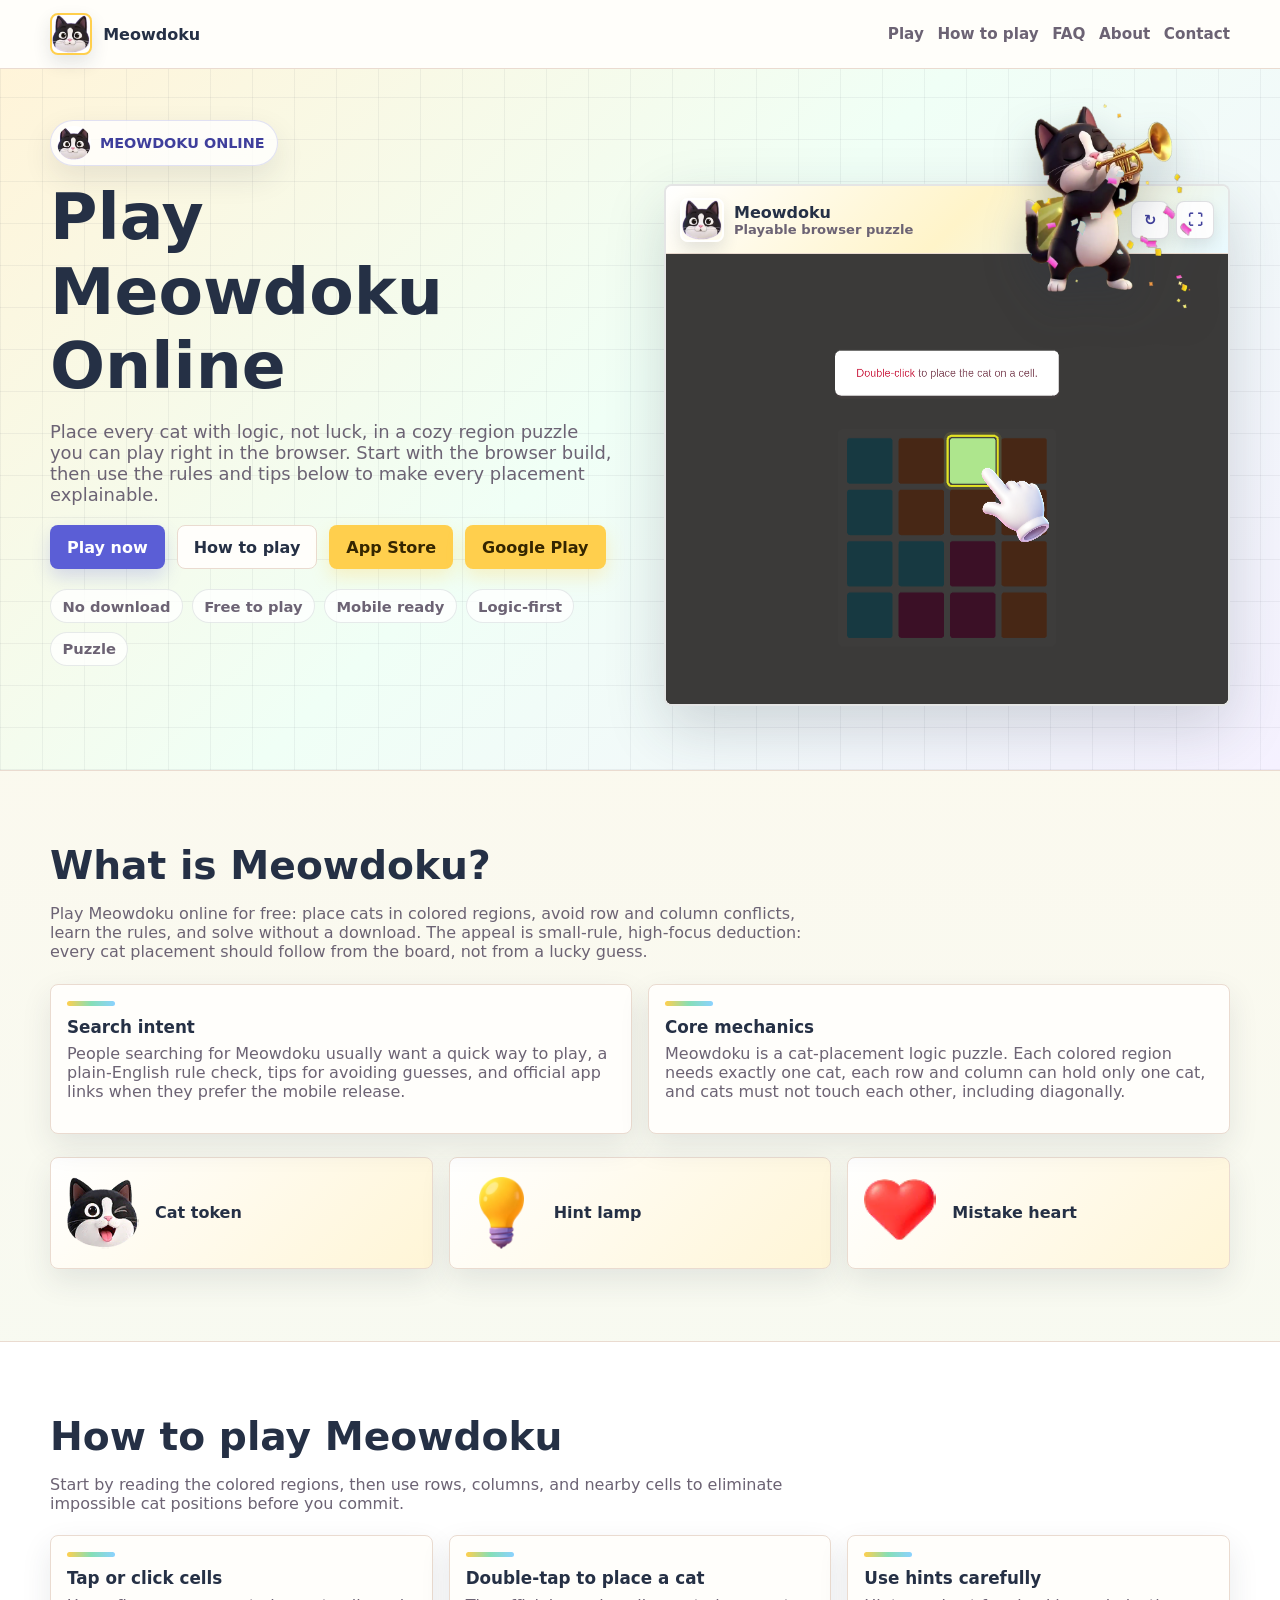
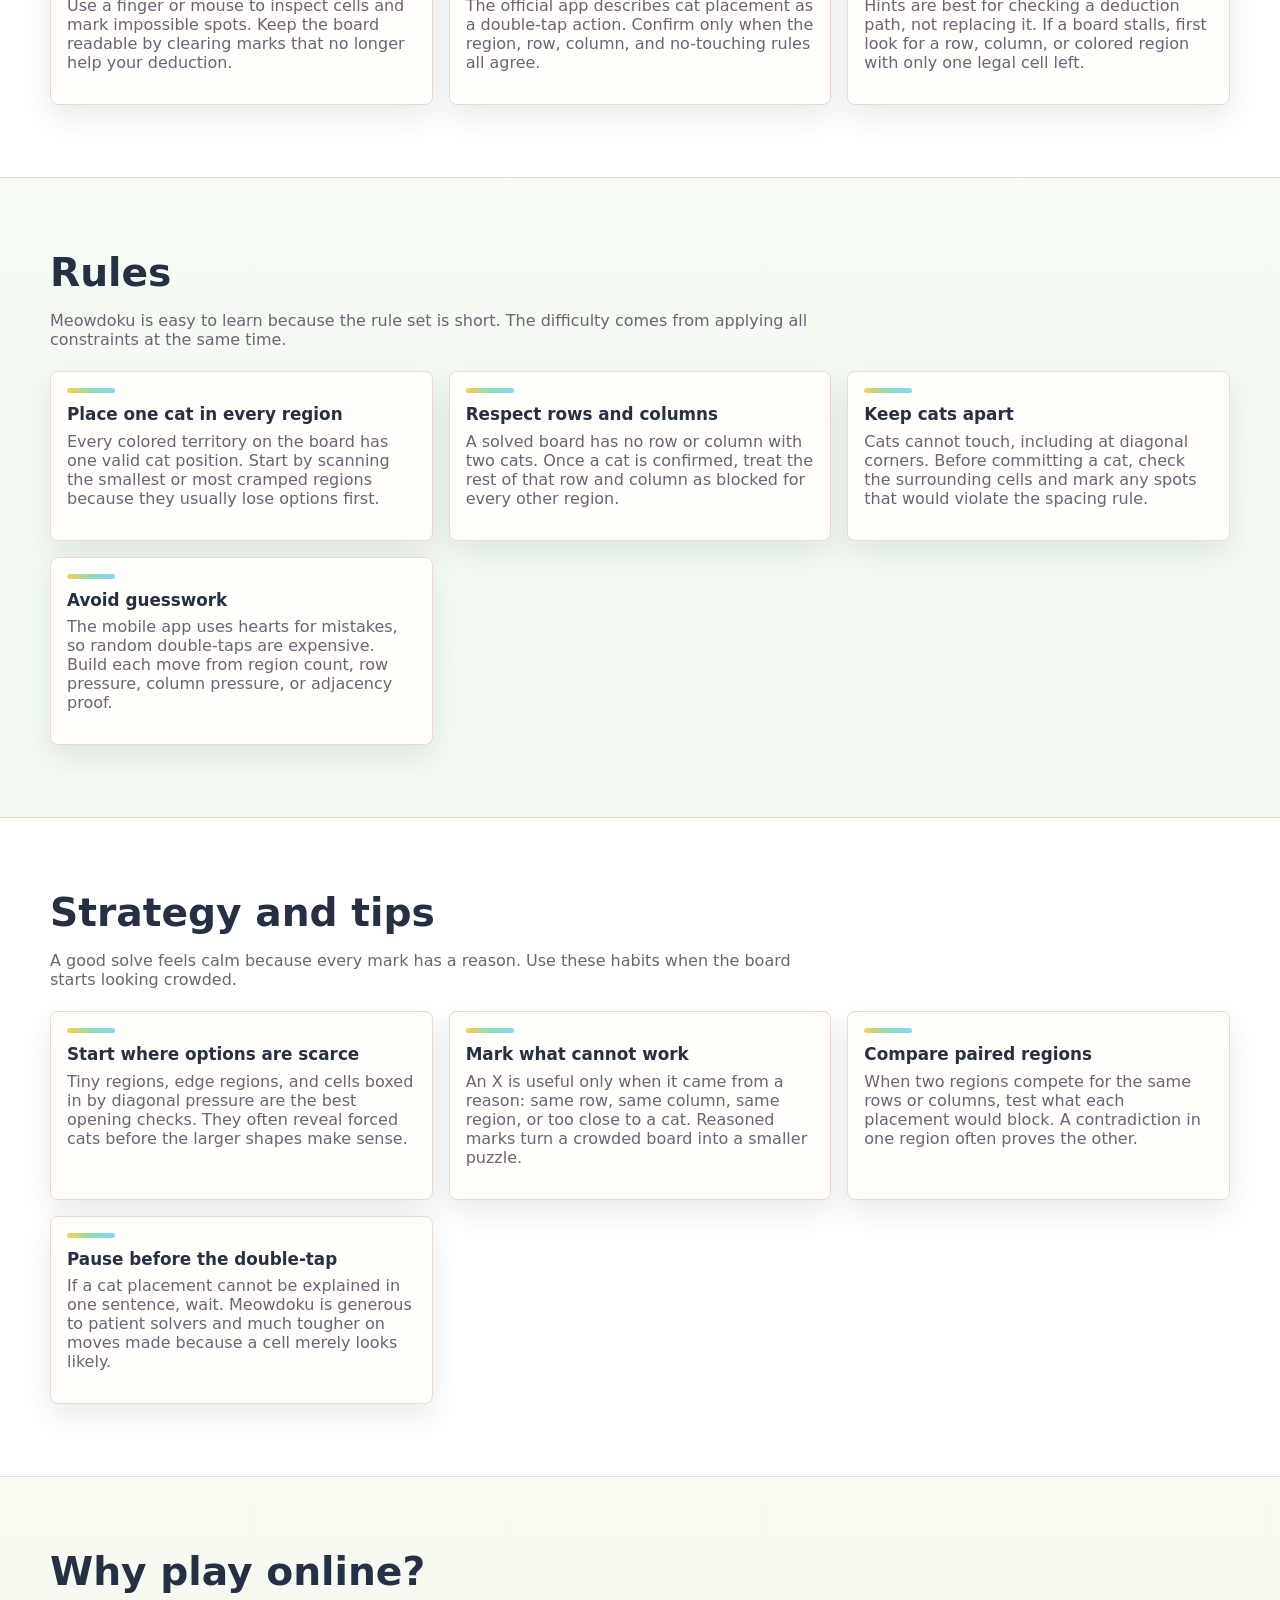
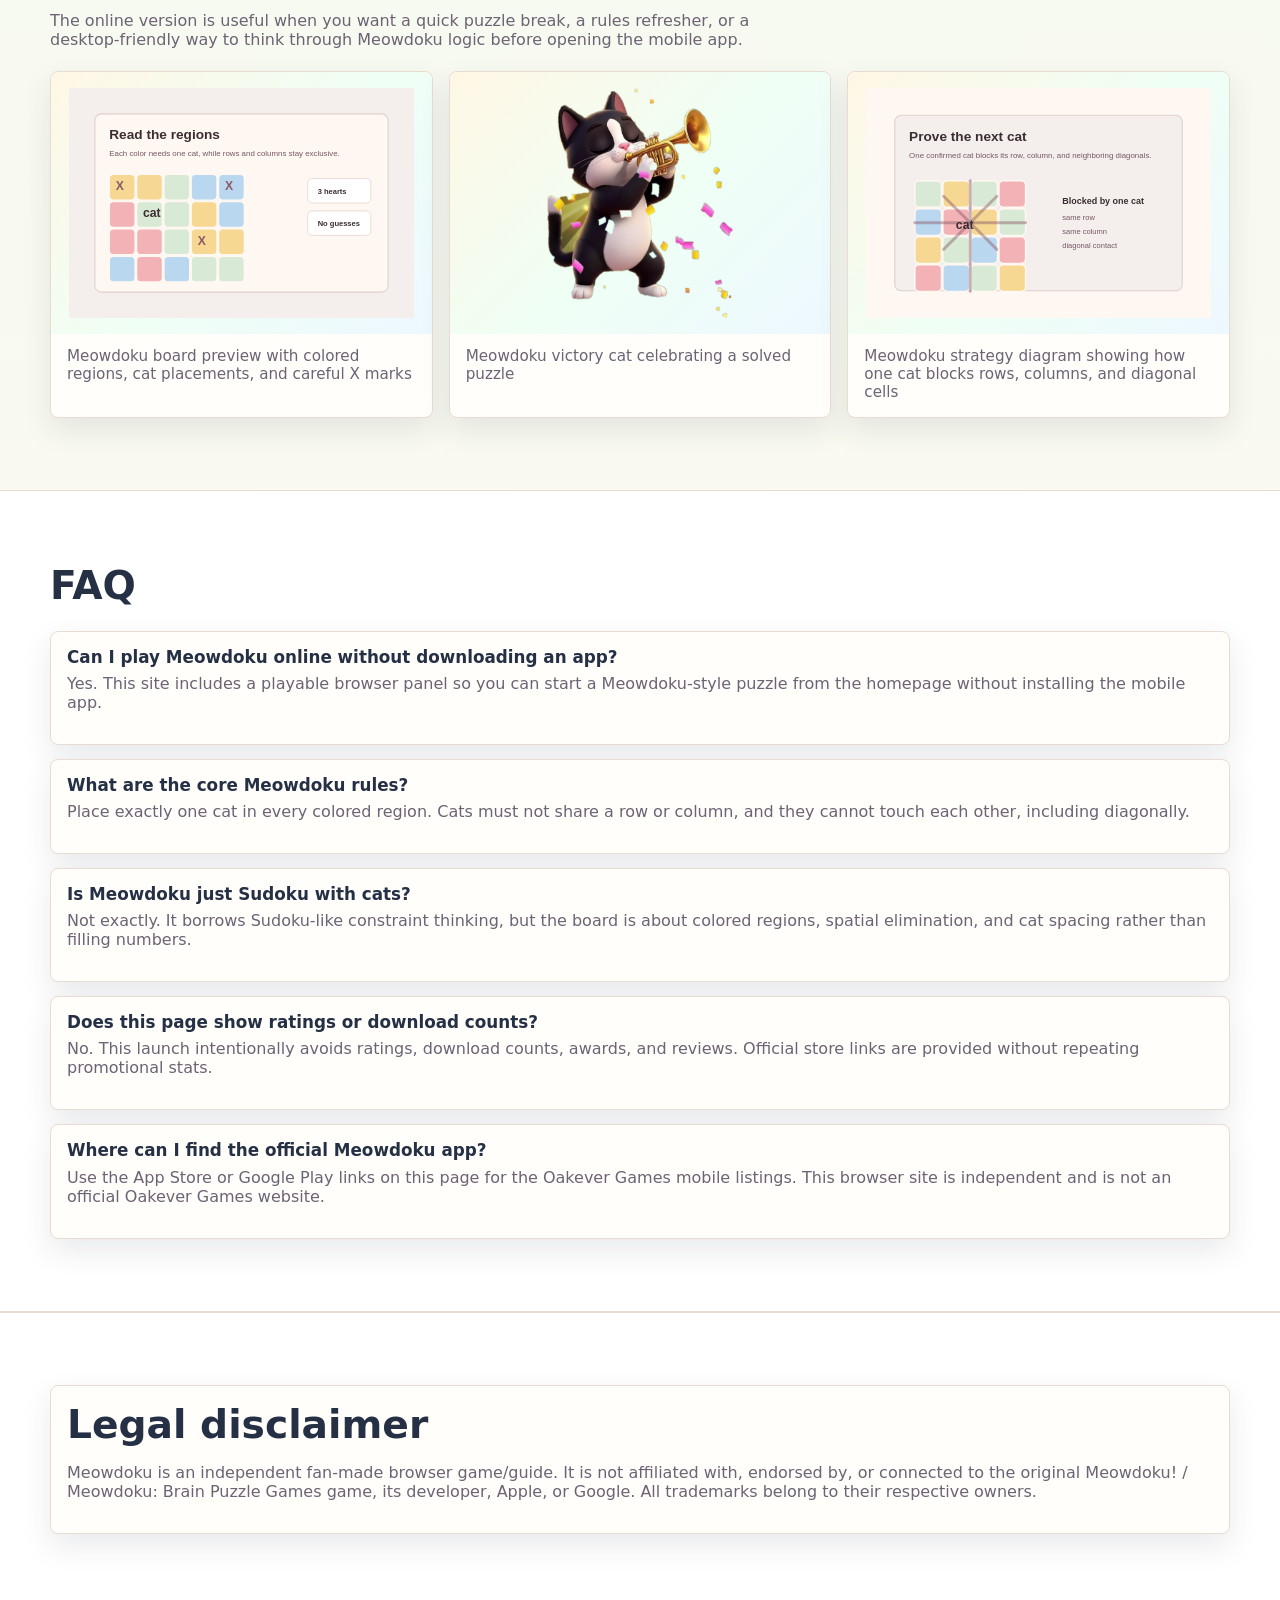
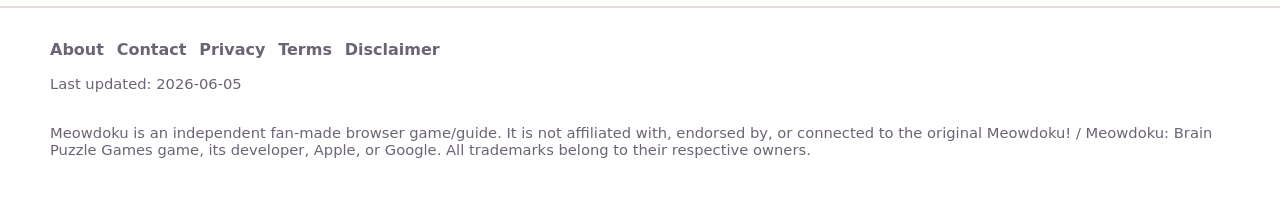
==== index.html @ c0bcaa39 "new" ====
<!DOCTYPE html><html lang="en"> <head><meta charset="UTF-8"><meta name="viewport" content="width=device-width, initial-scale=1"><title>Play Meowdoku Online – Free Puzzle Game</title><meta name="description" content="Play Meowdoku online for free: place cats in colored regions, avoid row and column conflicts, learn the rules, and solve without a download."><link rel="canonical" href="https://meowdoku.club/"><meta name="robots" content="index,follow"><meta property="og:title" content="Play Meowdoku Online – Free Puzzle Game"><meta property="og:description" content="Play Meowdoku online for free: place cats in colored regions, avoid row and column conflicts, learn the rules, and solve without a download."><meta property="og:image" content="https://meowdoku.club/og-image.svg"><meta property="og:url" content="https://meowdoku.club/"><meta property="og:type" content="website"><meta property="og:site_name" content="Meowdoku"><meta name="twitter:card" content="summary_large_image"><meta name="twitter:title" content="Play Meowdoku Online – Free Puzzle Game"><meta name="twitter:description" content="Play Meowdoku online for free: place cats in colored regions, avoid row and column conflicts, learn the rules, and solve without a download."><meta name="twitter:image" content="https://meowdoku.club/og-image.svg"><meta name="theme-color" content="#5b5ed6"><link rel="icon" href="/game/assets/cat-face.png" type="image/png"><link rel="manifest" href="/manifest.webmanifest"><script type="application/ld+json">{"@context":"https://schema.org","@graph":[{"@type":"WebSite","name":"Meowdoku","url":"https://meowdoku.club/","description":"Play Meowdoku online for free: place cats in colored regions, avoid row and column conflicts, learn the rules, and solve without a download.","inLanguage":"en"},{"@type":"SoftwareApplication","name":"Meowdoku","applicationCategory":"GameApplication","operatingSystem":"Web","url":"https://meowdoku.club/","description":"Play Meowdoku online for free: place cats in colored regions, avoid row and column conflicts, learn the rules, and solve without a download.","offers":{"@type":"Offer","price":0,"priceCurrency":"USD"}},{"@type":"VideoGame","name":"Meowdoku","url":"https://meowdoku.club/","description":"Play Meowdoku online for free: place cats in colored regions, avoid row and column conflicts, learn the rules, and solve without a download.","genre":"Puzzle","gamePlatform":"Web browser","playMode":"SinglePlayer","applicationCategory":"GameApplication","image":"https://meowdoku.club/og-image.svg"}]}</script><link rel="stylesheet" href="/_astro/about.CWqdQsEX.css"></head> <body>  <a class="skip-link" href="#main">Skip to content</a> <header class="site-header"> <div class="site-header__inner"> <a class="brand" href="/" aria-label="Meowdoku home"> <span class="brand__mark" aria-hidden="true"> <img src="/game/assets/cat-face.png" alt="" width="256" height="256" loading="eager" decoding="async"> </span> <span>Meowdoku</span> </a> <nav class="site-nav" aria-label="Main navigation"> <a href="/#play">Play</a> <a href="/#how-to-play">How to play</a> <a href="/#faq">FAQ</a>  <a href="/about/">About</a> <a href="/contact/">Contact</a> </nav> </div> </header> <main id="main">  <style>
    @media (min-width: 941px) {
      .hero__mascot {
        right: clamp(1.1rem, 3vw, 2.4rem) !important;
        width: clamp(124px, 13vw, 168px) !important;
        transform: translateY(-8%) !important;
      }
    }
  </style> <section class="hero" id="play"> <div class="container hero__grid"> <div class="hero__copy"> <p class="hero__badge"> <img src="/game/assets/cat-face.png" alt="" width="256" height="256" loading="eager" decoding="async"> <span>Meowdoku online</span> </p> <h1>Play Meowdoku Online</h1> <p class="lead"> Place every cat with logic, not luck, in a cozy region puzzle you can play right in the browser. Start with the browser build, then use the rules and tips below to make every placement explainable.
</p> <div class="hero__actions" aria-label="Primary actions"> <a class="button" href="#play">Play now</a> <a class="button secondary" href="#how-to-play">How to play</a> <a class="button accent" href="https://apps.apple.com/us/app/meowdoku/id6761760135" rel="nofollow noopener" target="_blank"> App Store </a><a class="button accent" href="https://play.google.com/store/apps/details?id=com.oakever.meowdoku&hl=en" rel="nofollow noopener" target="_blank"> Google Play </a> </div> <ul class="chips" aria-label="Game features"> <li class="chip">No download</li> <li class="chip">Free to play</li> <li class="chip">Mobile ready</li> <li class="chip">Logic-first</li> <li class="chip">Puzzle</li> </ul> <div class="rule-preview" aria-label="Meowdoku rule preview"> <div class="rule-preview__board" aria-hidden="true"> <span class="cell cell--mint"></span> <span class="cell cell--sun"></span> <span class="cell cell--rose"> <img src="/game/assets/new/game/tool_cat_item.png" alt="" width="108" height="108"> </span> <span class="cell cell--sky mark">X</span> <span class="cell cell--rose mark">X</span> <span class="cell cell--mint"></span> <span class="cell cell--sky"></span> <span class="cell cell--sun"></span> <span class="cell cell--sky"></span> <span class="cell cell--rose"></span> <span class="cell cell--sun mark">X</span> <span class="cell cell--mint"></span> </div> <p> <strong>One cat per color region.</strong>
Rows, columns, and touching corners all matter.
</p> </div>  </div> <div class="hero__stage"> <img class="hero__mascot" src="/game/assets/victory-cat.png" alt="Meowdoku victory cat mascot" width="520" height="640" loading="eager" decoding="async"> <section class="game-panel" aria-label="Meowdoku playable browser game"> <div class="game-panel__bar"> <span class="game-panel__title"> <img src="/game/assets/cat-face.png" alt="" width="256" height="256" loading="eager" decoding="async"> <span> <strong>Meowdoku</strong> <small>Playable browser puzzle</small> </span> </span> <div class="game-panel__actions"> <button class="icon-button" type="button" aria-label="Reload game" data-game-reload title="Reload game">↻</button> <button class="icon-button" type="button" aria-label="Open game fullscreen" data-game-fullscreen title="Open fullscreen">⛶</button> </div> </div> <iframe id="game-frame" class="game-frame" src="/game/index.html?v=20260607-playable" title="Play Meowdoku in the browser" loading="eager" referrerpolicy="same-origin" allowfullscreen>
    Your browser does not support embedded games. Open the game file directly at /game/index.html.
  </iframe> </section> <script>
  const frame = document.getElementById("game-frame");
  const reloadButton = document.querySelector("[data-game-reload]");
  const fullscreenButton = document.querySelector("[data-game-fullscreen]");

  reloadButton?.addEventListener("click", () => {
    if (frame instanceof HTMLIFrameElement) {
      frame.contentWindow?.location.reload();
    }
  });

  fullscreenButton?.addEventListener("click", async () => {
    if (frame instanceof HTMLIFrameElement && frame.requestFullscreen) {
      await frame.requestFullscreen();
    }
  });
</script> </div> </div> </section> <section class="section" aria-labelledby="what-is"> <div class="container"> <h2 id="what-is">What is Meowdoku?</h2> <p class="section__intro"> Play Meowdoku online for free: place cats in colored regions, avoid row and column conflicts, learn the rules, and solve without a download. The appeal is small-rule, high-focus deduction: every cat placement should follow from the board, not from a lucky guess.
</p> <div class="two-grid"> <article class="info-card"> <h3>Search intent</h3> <p>People searching for Meowdoku usually want a quick way to play, a plain-English rule check, tips for avoiding guesses, and official app links when they prefer the mobile release.</p> </article> <article class="info-card"> <h3>Core mechanics</h3> <p>Meowdoku is a cat-placement logic puzzle. Each colored region needs exactly one cat, each row and column can hold only one cat, and cats must not touch each other, including diagonally.</p> </article> </div> <div class="asset-rail" aria-label="Meowdoku game UI art"> <figure class="asset-token"> <img src="/game/assets/new/game/tool_cat_item.png" alt="Cat token" width="108" height="108" loading="lazy" decoding="async"> <figcaption>Cat token</figcaption> </figure><figure class="asset-token"> <img src="/game/assets/new/game/icon_hint_lamp.png" alt="Hint lamp" width="200" height="320" loading="lazy" decoding="async"> <figcaption>Hint lamp</figcaption> </figure><figure class="asset-token"> <img src="/game/assets/new/game/heart_full.png" alt="Mistake heart" width="56" height="52" loading="lazy" decoding="async"> <figcaption>Mistake heart</figcaption> </figure> </div> </div> </section> <section class="section alt" id="how-to-play" aria-labelledby="how-heading"> <div class="container"> <h2 id="how-heading">How to play Meowdoku</h2> <p class="section__intro">
Start by reading the colored regions, then use rows, columns, and nearby cells to eliminate impossible cat positions before you commit.
</p> <div class="grid"> <article class="info-card"> <h3>Tap or click cells</h3> <p>Use a finger or mouse to inspect cells and mark impossible spots. Keep the board readable by clearing marks that no longer help your deduction.</p> </article><article class="info-card"> <h3>Double-tap to place a cat</h3> <p>The official app describes cat placement as a double-tap action. Confirm only when the region, row, column, and no-touching rules all agree.</p> </article><article class="info-card"> <h3>Use hints carefully</h3> <p>Hints are best for checking a deduction path, not replacing it. If a board stalls, first look for a row, column, or colored region with only one legal cell left.</p> </article> </div> </div> </section> <section class="section" aria-labelledby="rules-heading"> <div class="container"> <h2 id="rules-heading">Rules</h2> <p class="section__intro">
Meowdoku is easy to learn because the rule set is short. The difficulty comes from applying all constraints at the same time.
</p> <div class="grid"> <article class="info-card"> <h3>Place one cat in every region</h3> <p>Every colored territory on the board has one valid cat position. Start by scanning the smallest or most cramped regions because they usually lose options first.</p> </article><article class="info-card"> <h3>Respect rows and columns</h3> <p>A solved board has no row or column with two cats. Once a cat is confirmed, treat the rest of that row and column as blocked for every other region.</p> </article><article class="info-card"> <h3>Keep cats apart</h3> <p>Cats cannot touch, including at diagonal corners. Before committing a cat, check the surrounding cells and mark any spots that would violate the spacing rule.</p> </article><article class="info-card"> <h3>Avoid guesswork</h3> <p>The mobile app uses hearts for mistakes, so random double-taps are expensive. Build each move from region count, row pressure, column pressure, or adjacency proof.</p> </article> </div> </div> </section> <section class="section alt" aria-labelledby="strategy-heading"> <div class="container"> <h2 id="strategy-heading">Strategy and tips</h2> <p class="section__intro">
A good solve feels calm because every mark has a reason. Use these habits when the board starts looking crowded.
</p> <div class="grid"> <article class="info-card"> <h3>Start where options are scarce</h3> <p>Tiny regions, edge regions, and cells boxed in by diagonal pressure are the best opening checks. They often reveal forced cats before the larger shapes make sense.</p> </article><article class="info-card"> <h3>Mark what cannot work</h3> <p>An X is useful only when it came from a reason: same row, same column, same region, or too close to a cat. Reasoned marks turn a crowded board into a smaller puzzle.</p> </article><article class="info-card"> <h3>Compare paired regions</h3> <p>When two regions compete for the same rows or columns, test what each placement would block. A contradiction in one region often proves the other.</p> </article><article class="info-card"> <h3>Pause before the double-tap</h3> <p>If a cat placement cannot be explained in one sentence, wait. Meowdoku is generous to patient solvers and much tougher on moves made because a cell merely looks likely.</p> </article> </div> </div> </section> <section class="section" aria-labelledby="why-online"> <div class="container"> <h2 id="why-online">Why play online?</h2> <p class="section__intro">
The online version is useful when you want a quick puzzle break, a rules refresher, or a desktop-friendly way to think through Meowdoku logic before opening the mobile app.
</p> <div class="media-grid"><figure class="media-card"><img src="/screenshots/game-board.svg" alt="Meowdoku board preview with colored regions, cat placements, and careful X marks" width="960" height="640" loading="lazy" decoding="async"><figcaption>Meowdoku board preview with colored regions, cat placements, and careful X marks</figcaption></figure><figure class="media-card"><img src="/game/assets/victory-cat.png" alt="Meowdoku victory cat celebrating a solved puzzle" width="520" height="640" loading="lazy" decoding="async"><figcaption>Meowdoku victory cat celebrating a solved puzzle</figcaption></figure><figure class="media-card"><img src="/screenshots/strategy-view.svg" alt="Meowdoku strategy diagram showing how one cat blocks rows, columns, and diagonal cells" width="960" height="640" loading="lazy" decoding="async"><figcaption>Meowdoku strategy diagram showing how one cat blocks rows, columns, and diagonal cells</figcaption></figure></div> </div> </section> <section class="section alt" id="faq" aria-labelledby="faq-heading"> <div class="container"> <h2 id="faq-heading">FAQ</h2> <div class="faq-list"> <article class="faq-item"> <h3>Can I play Meowdoku online without downloading an app?</h3> <p>Yes. This site includes a playable browser panel so you can start a Meowdoku-style puzzle from the homepage without installing the mobile app.</p> </article><article class="faq-item"> <h3>What are the core Meowdoku rules?</h3> <p>Place exactly one cat in every colored region. Cats must not share a row or column, and they cannot touch each other, including diagonally.</p> </article><article class="faq-item"> <h3>Is Meowdoku just Sudoku with cats?</h3> <p>Not exactly. It borrows Sudoku-like constraint thinking, but the board is about colored regions, spatial elimination, and cat spacing rather than filling numbers.</p> </article><article class="faq-item"> <h3>Does this page show ratings or download counts?</h3> <p>No. This launch intentionally avoids ratings, download counts, awards, and reviews. Official store links are provided without repeating promotional stats.</p> </article><article class="faq-item"> <h3>Where can I find the official Meowdoku app?</h3> <p>Use the App Store or Google Play links on this page for the Oakever Games mobile listings. This browser site is independent and is not an official Oakever Games website.</p> </article> </div> </div> </section> <section class="section alt" aria-labelledby="legal-heading"> <div class="container"> <aside class="legal-note" aria-label="Legal disclaimer"> <h2>Legal disclaimer</h2> <p>Meowdoku is an independent fan-made browser game/guide. It is not affiliated with, endorsed by, or connected to the original Meowdoku! / Meowdoku: Brain Puzzle Games game, its developer, Apple, or Google. All trademarks belong to their respective owners.</p> </aside> </div> </section>  </main> <footer class="site-footer"> <div class="site-footer__inner"> <nav class="footer-links" aria-label="Footer navigation"> <a href="/about/">About</a> <a href="/contact/">Contact</a> <a href="/privacy/">Privacy</a> <a href="/terms/">Terms</a> <a href="/disclaimer/">Disclaimer</a> </nav> <p class="footer-meta">Last updated: 2026-06-05</p> <p class="footer-meta">Meowdoku is an independent fan-made browser game/guide. It is not affiliated with, endorsed by, or connected to the original Meowdoku! / Meowdoku: Brain Puzzle Games game, its developer, Apple, or Google. All trademarks belong to their respective owners.</p> </div> </footer> <script>
      if ("serviceWorker" in navigator) {
        window.addEventListener("load", () => {
          navigator.serviceWorker.register("/sw.js").catch(() => undefined);
        });
      }
    </script> </body> </html>
---- _astro/about.CWqdQsEX.css ----
:root{color-scheme:light;--color-paper: #fff8ec;--color-surface: #fffefb;--color-ink: #253045;--color-muted: #6c6374;--color-line: #eadbd0;--color-primary: #5b5ed6;--color-primary-strong: #3f3f9c;--color-accent: #ffcf4d;--color-accent-soft: #fff2bd;--color-mint: #86dfb6;--color-sky: #8bd2ff;--color-rose: #ff9aa2;--color-danger: #d94f64;--shadow-panel: 0 22px 60px rgb(38 48 69 / 18%);--shadow-soft: 0 12px 30px rgb(38 48 69 / 10%);--radius: 8px;--container: 1180px;font-family:Inter,ui-sans-serif,system-ui,-apple-system,BlinkMacSystemFont,Segoe UI,sans-serif}*{box-sizing:border-box}html{scroll-behavior:smooth}body{margin:0;background:linear-gradient(180deg,#fff8ec,#f3fbf4 45%,#fff8ec);color:var(--color-ink);font-size:16px;line-height:1.6}body,button,input,textarea{font:inherit}a{color:var(--color-primary);text-underline-offset:.18em}a:hover{color:var(--color-primary-strong)}img,svg,iframe{max-width:100%}button,.button{min-height:44px;border:1px solid transparent;border-radius:var(--radius);cursor:pointer;display:inline-flex;align-items:center;justify-content:center;gap:.45rem;padding:.68rem 1rem;background:var(--color-primary);color:#fff;font-weight:800;text-decoration:none;box-shadow:0 8px 18px #5b5ed638}button:hover,.button:hover{background:var(--color-primary-strong);color:#fff}.button.secondary{background:var(--color-surface);color:var(--color-ink);border-color:var(--color-line);box-shadow:none}.button.secondary:hover{background:#f3fbff;color:var(--color-ink)}.button.accent{background:var(--color-accent);color:#352600;box-shadow:0 8px 18px #ffcf4d47}.button.accent:hover{background:#f1b83b;color:#352600}:focus-visible{outline:3px solid var(--color-accent);outline-offset:3px}.site-header{position:sticky;top:0;z-index:20;background:#fffefbeb;border-bottom:1px solid var(--color-line);backdrop-filter:blur(14px)}.site-header__inner,.site-footer__inner,.container{width:min(100% - 2rem,var(--container));margin-inline:auto}.site-header__inner{display:flex;align-items:center;justify-content:space-between;min-height:68px;gap:1rem}.brand{display:inline-flex;align-items:center;gap:.7rem;color:var(--color-ink);text-decoration:none;font-weight:900}.brand__mark{width:42px;height:42px;border:2px solid var(--color-accent);border-radius:var(--radius);display:grid;place-items:center;background:#fff;color:var(--color-primary);font-size:.9rem;overflow:hidden;box-shadow:0 8px 18px #2630451f}.brand__mark img{width:100%;height:100%;object-fit:cover}.site-nav{display:flex;align-items:center;gap:.85rem;flex-wrap:wrap}.site-nav a{color:var(--color-muted);font-size:.95rem;font-weight:800;text-decoration:none}.site-nav a:hover{color:var(--color-primary-strong)}main{min-height:70vh}.hero{position:relative;overflow:hidden;padding:clamp(2.4rem,4vw,3.7rem) 0 clamp(2.5rem,5vw,4rem);border-bottom:1px solid var(--color-line);background:linear-gradient(135deg,#fff4d9,#f0fff6 48%,#f5f1ff)}.hero:before{content:"";position:absolute;inset:0;background-image:repeating-linear-gradient(0deg,rgb(37 48 69 / .06) 0 1px,transparent 1px 42px),repeating-linear-gradient(90deg,rgb(37 48 69 / .06) 0 1px,transparent 1px 42px);pointer-events:none}.hero__grid{position:relative;z-index:1;display:grid;grid-template-columns:repeat(2,minmax(0,1fr));gap:clamp(1.5rem,4vw,3rem);align-items:start}.hero__copy{min-width:0}.hero__badge{width:fit-content;max-width:100%;margin:0 0 .85rem;border:1px solid rgb(91 94 214 / 18%);border-radius:999px;display:inline-flex;align-items:center;gap:.55rem;padding:.32rem .8rem .32rem .38rem;background:#ffffffc7;color:var(--color-primary-strong);font-size:.9rem;font-weight:900;text-transform:uppercase;box-shadow:var(--shadow-soft)}.hero__badge img{width:34px;height:34px;border-radius:50%;object-fit:cover;background:#fff}.eyebrow{margin:0 0 .7rem;color:var(--color-primary-strong);font-size:.9rem;font-weight:800;letter-spacing:0;text-transform:uppercase}h1,h2,h3{line-height:1.15;letter-spacing:0;color:var(--color-ink)}h1{margin:0;max-width:16ch;font-size:clamp(2.35rem,6vw,4.05rem)}h2{margin:0 0 1rem;font-size:clamp(1.65rem,3.2vw,2.45rem)}h3{margin:0 0 .45rem;font-size:1.05rem}p{margin:0 0 1rem}.lead{margin-top:1.1rem;max-width:62ch;color:var(--color-muted);font-size:1.12rem}.hero__actions,.button-row{display:flex;flex-wrap:wrap;gap:.75rem;margin:1.25rem 0}.chips{display:flex;flex-wrap:wrap;gap:.55rem;padding:0;margin:1.1rem 0 0;list-style:none}.chip{border:1px solid rgb(37 48 69 / 10%);border-radius:999px;background:#ffffffc7;color:var(--color-muted);display:inline-flex;align-items:center;min-height:34px;padding:.3rem .72rem;font-size:.92rem;font-weight:800}.rule-preview{width:min(100%,500px);margin-top:1.2rem;border:1px solid rgb(37 48 69 / 12%);border-radius:var(--radius);display:none;grid-template-columns:150px minmax(0,1fr);gap:1rem;align-items:center;padding:.85rem;background:#ffffffd1;box-shadow:var(--shadow-soft)}.rule-preview p{margin:0;color:var(--color-muted)}.rule-preview strong{display:block;color:var(--color-ink)}.rule-preview__board{display:grid;grid-template-columns:repeat(4,1fr);gap:4px;aspect-ratio:4 / 3}.cell{min-width:0;border:2px solid #ffffff;border-radius:7px;display:grid;place-items:center;color:var(--color-primary-strong);font-weight:900}.cell img{width:88%;height:88%;object-fit:contain}.cell--mint{background:var(--color-mint)}.cell--sun{background:#ffe07a}.cell--rose{background:var(--color-rose)}.cell--sky{background:var(--color-sky)}.mark{color:#7b2f58}.hero__stage{position:relative;min-width:0;padding-top:clamp(2.2rem,5vw,4rem)}.hero__mascot{position:absolute;z-index:3;top:0;right:clamp(1.1rem,3vw,2.4rem);width:clamp(124px,13vw,168px);height:auto;transform:translateY(-8%);filter:drop-shadow(0 18px 20px rgb(37 48 69 / 25%));pointer-events:none}.game-panel{position:relative;z-index:1;background:var(--color-surface);border:2px solid rgb(37 48 69 / 12%);border-radius:var(--radius);box-shadow:var(--shadow-panel);overflow:clip}.game-panel__bar{min-height:66px;display:flex;align-items:center;justify-content:space-between;gap:1rem;padding:.72rem .85rem;border-bottom:1px solid var(--color-line);background:linear-gradient(135deg,#fff,#fff4c9 52%,#e9f9ff);color:var(--color-muted);font-size:.92rem;font-weight:800}.game-panel__title{display:inline-flex;align-items:center;min-width:0;gap:.65rem}.game-panel__title img{width:44px;height:44px;border:2px solid #ffffff;border-radius:var(--radius);object-fit:cover;flex:0 0 auto;box-shadow:0 8px 16px #2530451f}.game-panel__title strong,.game-panel__title small{display:block}.game-panel__title strong{color:var(--color-ink);font-size:1rem}.game-panel__title small{color:var(--color-muted);font-size:.82rem}.game-panel__actions{display:inline-flex;align-items:center;gap:.45rem}.icon-button{width:38px;min-height:38px;height:38px;padding:0;border-radius:var(--radius);background:#fff;color:var(--color-primary-strong);border-color:#25304524;box-shadow:0 6px 14px #2530451a}.icon-button:hover{background:#f3fbff;color:var(--color-primary-strong)}.game-frame{display:block;width:100%;height:clamp(360px,50vh,620px);border:0;background:#fff8f2}.section{padding:clamp(2.5rem,6vw,4.5rem) 0}.section.alt{background:#fff;border-block:1px solid var(--color-line)}.section__intro{max-width:760px;color:var(--color-muted)}.grid{display:grid;grid-template-columns:repeat(3,minmax(0,1fr));gap:1rem;margin-top:1.4rem}.two-grid{display:grid;grid-template-columns:repeat(2,minmax(0,1fr));gap:1rem;margin-top:1.4rem}.info-card,.faq-item,.related-card,.legal-note,.stat-strip{border:1px solid var(--color-line);border-radius:var(--radius);background:var(--color-surface)}.info-card,.faq-item,.related-card,.legal-note{padding:1rem;box-shadow:var(--shadow-soft)}.info-card{position:relative;overflow:hidden}.info-card:before{content:"";display:block;width:48px;height:5px;border-radius:999px;margin-bottom:.75rem;background:linear-gradient(90deg,var(--color-accent),var(--color-mint),var(--color-sky))}.info-card p,.faq-item p,.related-card p,.legal-note p{color:var(--color-muted)}.asset-rail{display:grid;grid-template-columns:repeat(3,minmax(0,1fr));gap:1rem;margin-top:1.4rem}.asset-token{margin:0;border:1px solid var(--color-line);border-radius:var(--radius);display:flex;align-items:center;gap:1rem;min-height:112px;padding:1rem;background:linear-gradient(135deg,#fff,#fff5d6);box-shadow:var(--shadow-soft)}.asset-token img{width:72px;height:72px;object-fit:contain;flex:0 0 auto}.asset-token figcaption{color:var(--color-ink);font-weight:900}.stat-strip{display:flex;flex-wrap:wrap;gap:1rem;padding:.85rem 1rem;margin-top:1.2rem}.stat-strip span{font-weight:800}.media-grid{display:grid;grid-template-columns:repeat(3,minmax(0,1fr));gap:1rem;margin-top:1.4rem}.media-card{margin:0;border:1px solid var(--color-line);border-radius:var(--radius);background:var(--color-surface);overflow:clip;box-shadow:var(--shadow-soft)}.media-card img{display:block;width:100%;height:auto;aspect-ratio:16 / 11;object-fit:contain;padding:1rem;background:linear-gradient(135deg,#fff7e5,#effff5 54%,#edf8ff)}.media-card figcaption{min-height:76px;padding:.85rem 1rem 1rem;color:var(--color-muted);font-size:.95rem}.faq-list{display:grid;gap:.85rem;margin-top:1.4rem}.breadcrumb{display:flex;flex-wrap:wrap;gap:.45rem;margin:1rem 0 0;color:var(--color-muted);font-size:.92rem}.page-shell{padding:clamp(2.6rem,6vw,4.5rem) 0}.page-shell__content{max-width:820px}.page-shell h1{max-width:16ch;margin-bottom:1rem}.content-block{margin-top:1.5rem}.content-block ul{padding-left:1.25rem}.level-board{display:grid;grid-template-columns:repeat(5,1fr);gap:.35rem;width:min(100%,360px);aspect-ratio:1;padding:.65rem;border:1px solid var(--color-line);border-radius:var(--radius);background:var(--color-surface)}.level-cell{border-radius:6px;background:#f2dfe2;border:1px solid #e1d0ca}.level-cell.active{background:var(--color-accent);border-color:#dcaa42}.site-footer{border-top:1px solid var(--color-line);background:#fff;padding:2rem 0}.site-footer__inner{display:grid;gap:1rem}.footer-links{display:flex;flex-wrap:wrap;gap:.8rem}.footer-links a{color:var(--color-muted);font-weight:800;text-decoration:none}.footer-links a:hover{color:var(--color-primary-strong)}.footer-meta{color:var(--color-muted);font-size:.92rem}.skip-link{position:absolute;left:1rem;top:.7rem;z-index:100;transform:translateY(-150%);background:var(--color-primary);color:#fff;padding:.55rem .75rem;border-radius:var(--radius);font-weight:800}.skip-link:focus{transform:translateY(0)}@media(max-width:940px){.hero__grid{grid-template-columns:1fr}.rule-preview{display:grid}.hero__stage{padding-top:3.5rem}.hero__mascot{width:150px;right:1rem;transform:translateY(-44%)}}@media(max-width:840px){.site-header__inner{align-items:flex-start;flex-direction:column;padding:.85rem 0}.hero{padding-top:1.4rem}.grid,.two-grid,.asset-rail,.media-grid{grid-template-columns:1fr}h1{max-width:12ch}.game-frame{height:min(72vh,560px)}}@media(max-width:560px){.site-header__inner,.site-footer__inner,.container{width:min(100% - 1rem,var(--container))}.site-nav{gap:.6rem}.hero__badge{text-transform:none}.hero__actions .button,.button-row .button{width:100%}.rule-preview{grid-template-columns:1fr}.rule-preview__board{max-width:210px}.hero__stage{padding-top:6.5rem}.hero__mascot{left:50%;right:auto;width:138px;transform:translate(-50%,-28%)}.game-panel__bar{align-items:flex-start;flex-direction:column}.game-panel__actions{width:100%}.icon-button{flex:1}.asset-token{min-height:98px}}@media(prefers-reduced-motion:reduce){*,*:before,*:after{animation-duration:.01ms!important;animation-iteration-count:1!important;scroll-behavior:auto!important;transition-duration:.01ms!important}}
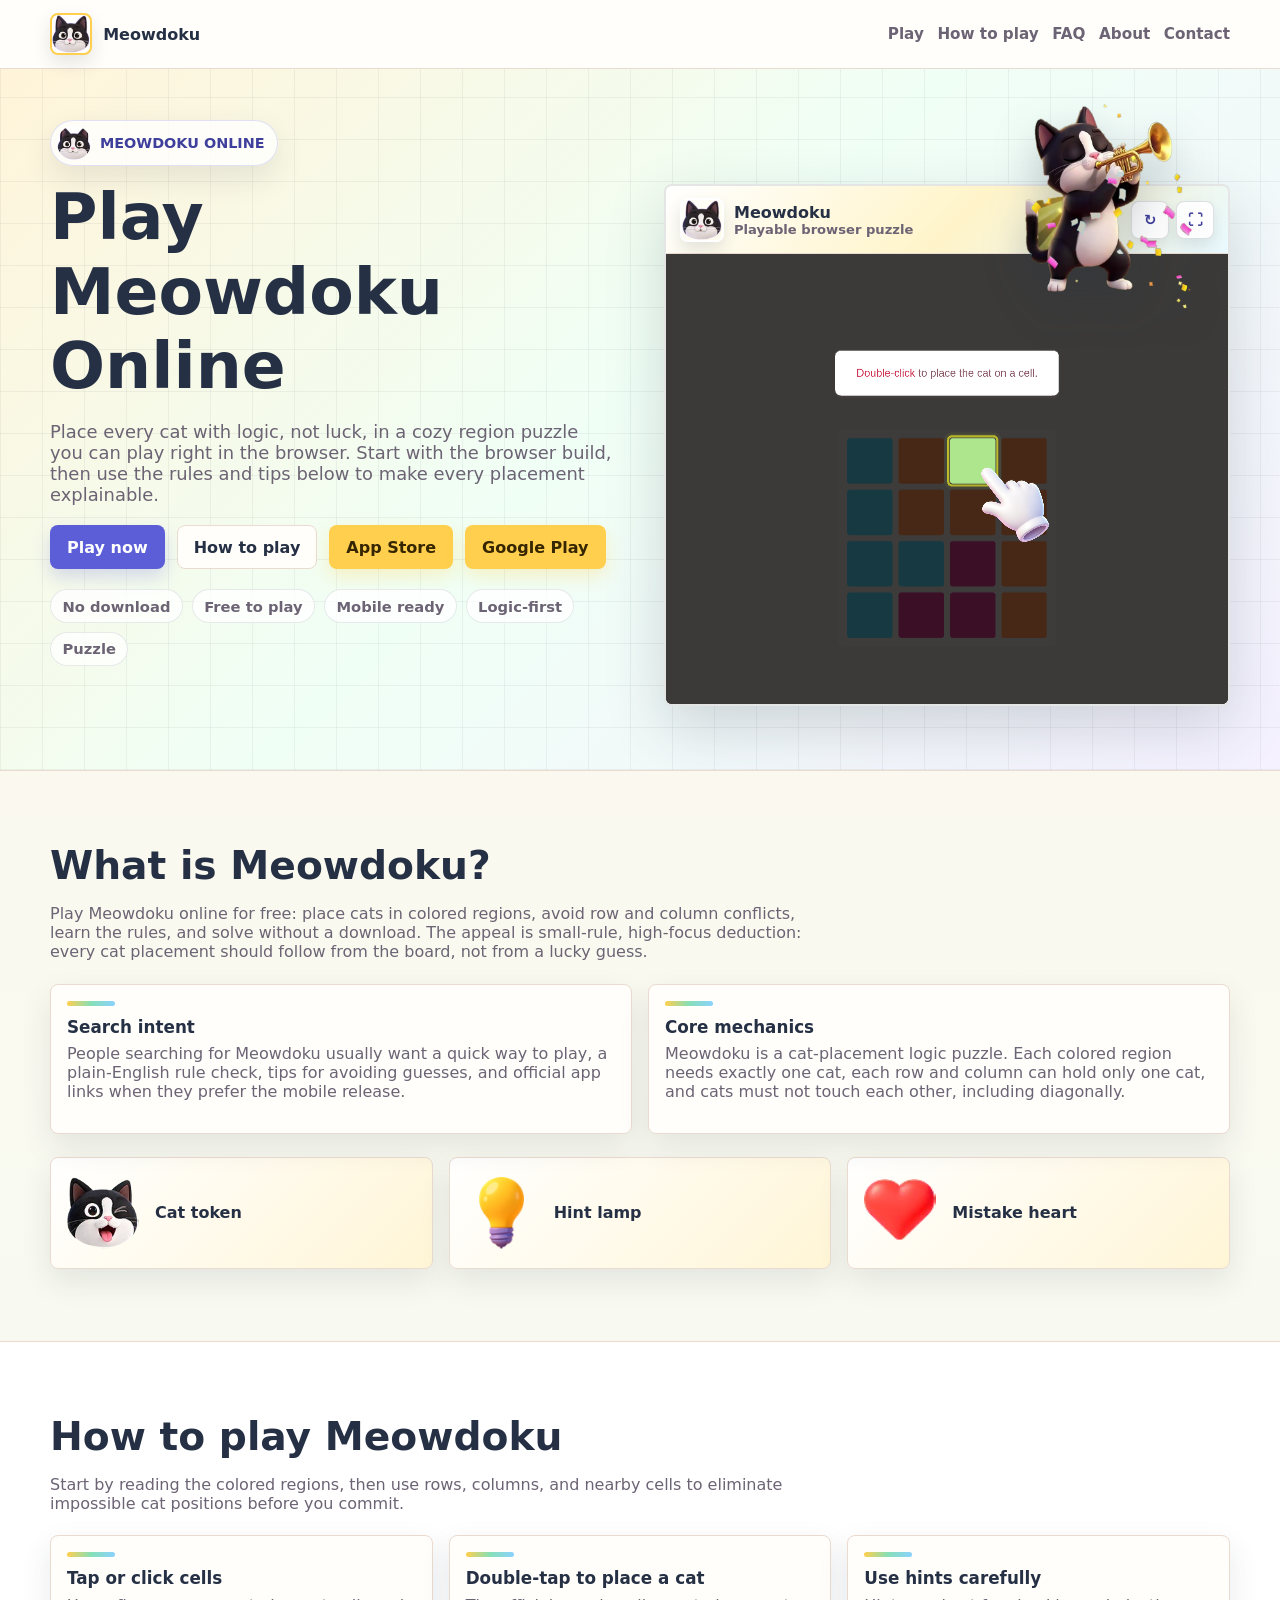
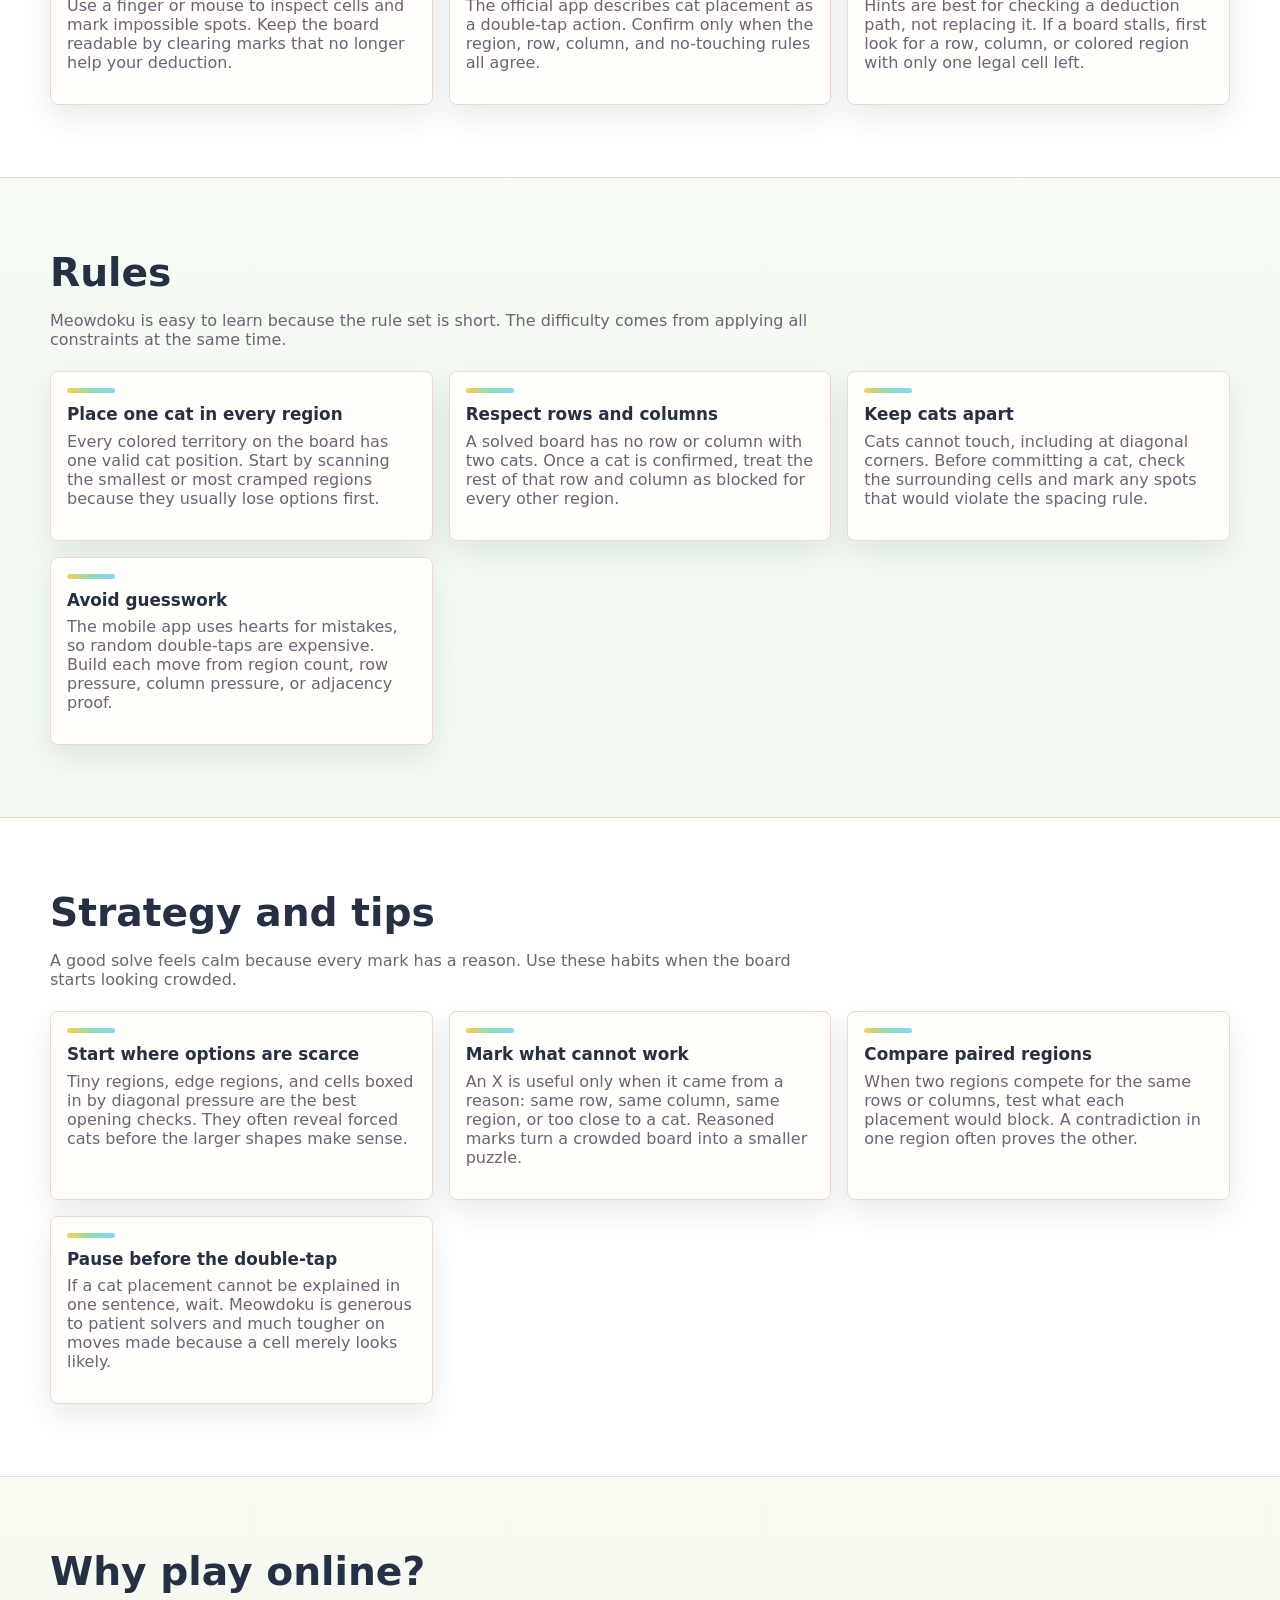
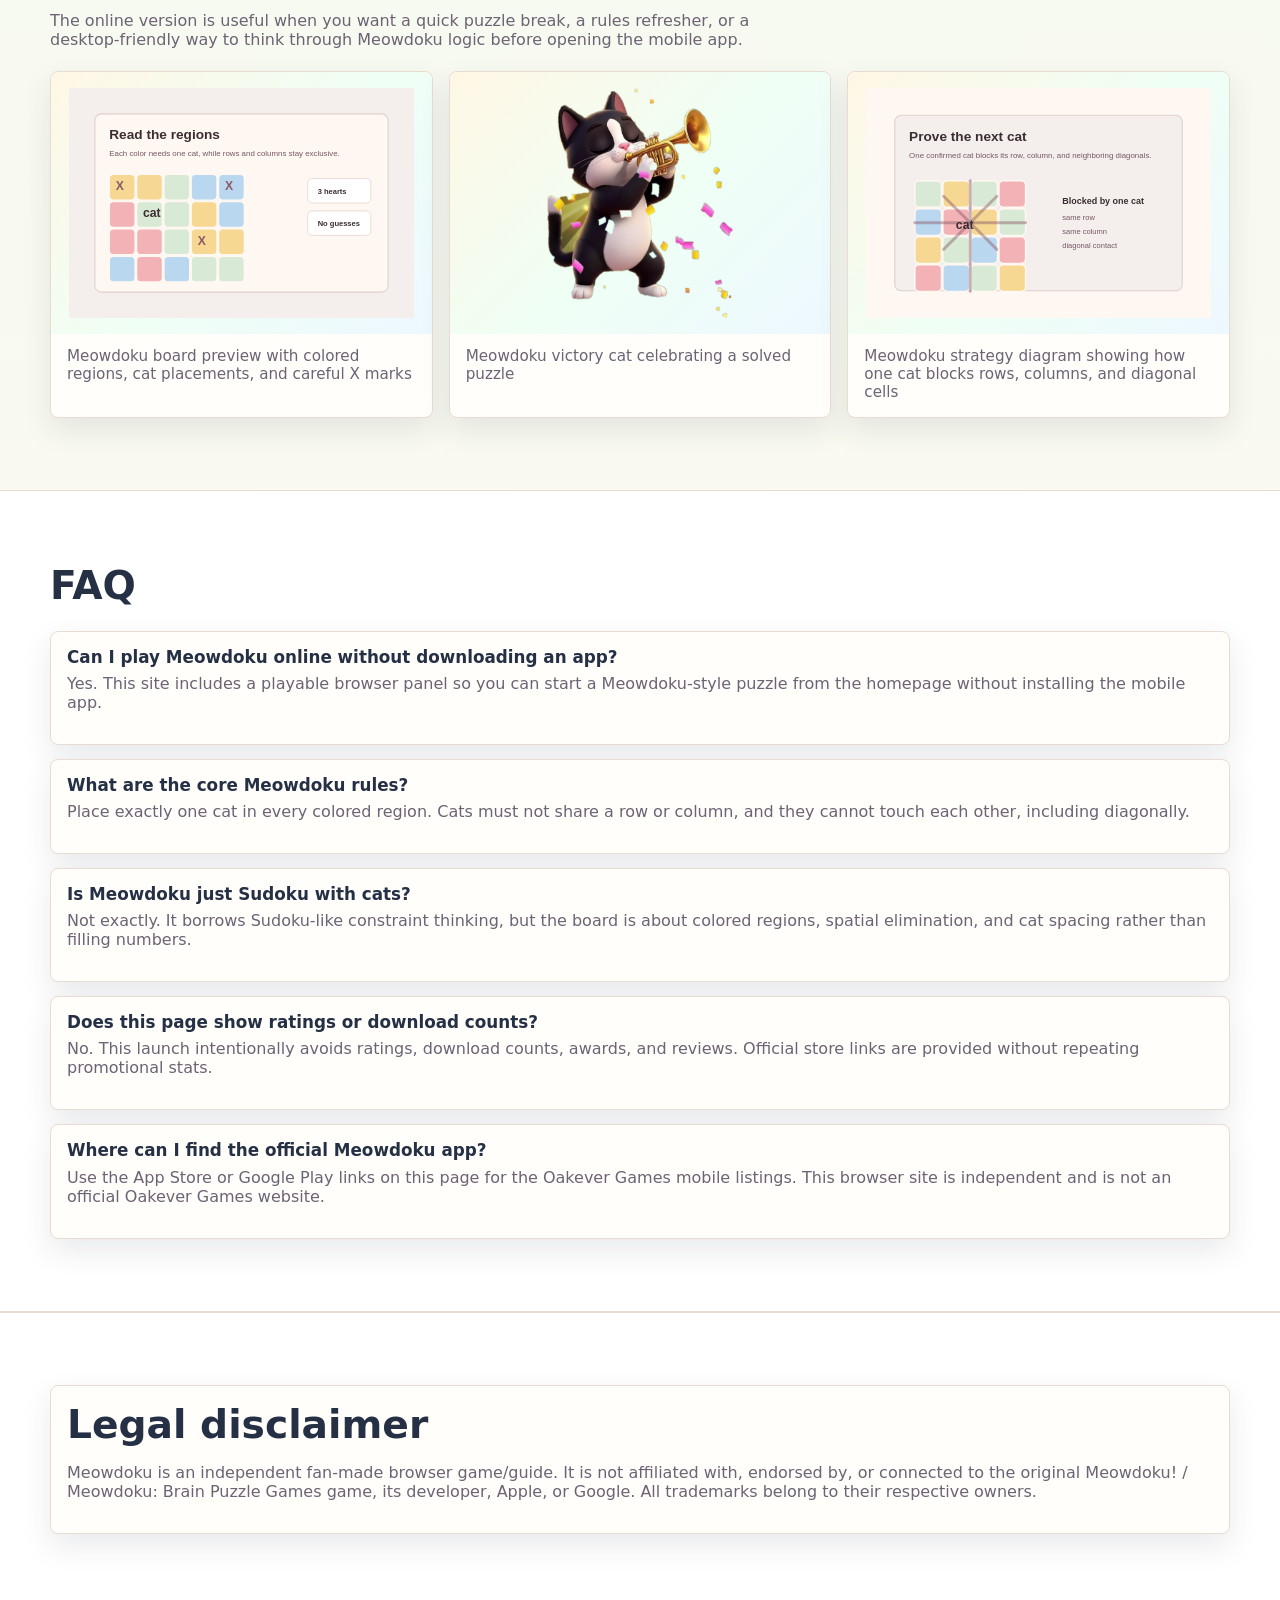
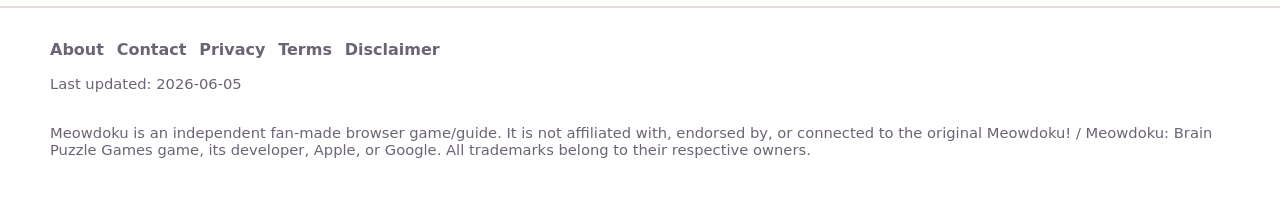
==== commit 128672b0: "revise" ====
--- a/index.html
+++ b/index.html
@@ -1,45 +1,563 @@
-<!DOCTYPE html><html lang="en"> <head><meta charset="UTF-8"><meta name="viewport" content="width=device-width, initial-scale=1"><title>Play Meowdoku Online – Free Puzzle Game</title><meta name="description" content="Play Meowdoku online for free: place cats in colored regions, avoid row and column conflicts, learn the rules, and solve without a download."><link rel="canonical" href="https://meowdoku.club/"><meta name="robots" content="index,follow"><meta property="og:title" content="Play Meowdoku Online – Free Puzzle Game"><meta property="og:description" content="Play Meowdoku online for free: place cats in colored regions, avoid row and column conflicts, learn the rules, and solve without a download."><meta property="og:image" content="https://meowdoku.club/og-image.svg"><meta property="og:url" content="https://meowdoku.club/"><meta property="og:type" content="website"><meta property="og:site_name" content="Meowdoku"><meta name="twitter:card" content="summary_large_image"><meta name="twitter:title" content="Play Meowdoku Online – Free Puzzle Game"><meta name="twitter:description" content="Play Meowdoku online for free: place cats in colored regions, avoid row and column conflicts, learn the rules, and solve without a download."><meta name="twitter:image" content="https://meowdoku.club/og-image.svg"><meta name="theme-color" content="#5b5ed6"><link rel="icon" href="/game/assets/cat-face.png" type="image/png"><link rel="manifest" href="/manifest.webmanifest"><script type="application/ld+json">{"@context":"https://schema.org","@graph":[{"@type":"WebSite","name":"Meowdoku","url":"https://meowdoku.club/","description":"Play Meowdoku online for free: place cats in colored regions, avoid row and column conflicts, learn the rules, and solve without a download.","inLanguage":"en"},{"@type":"SoftwareApplication","name":"Meowdoku","applicationCategory":"GameApplication","operatingSystem":"Web","url":"https://meowdoku.club/","description":"Play Meowdoku online for free: place cats in colored regions, avoid row and column conflicts, learn the rules, and solve without a download.","offers":{"@type":"Offer","price":0,"priceCurrency":"USD"}},{"@type":"VideoGame","name":"Meowdoku","url":"https://meowdoku.club/","description":"Play Meowdoku online for free: place cats in colored regions, avoid row and column conflicts, learn the rules, and solve without a download.","genre":"Puzzle","gamePlatform":"Web browser","playMode":"SinglePlayer","applicationCategory":"GameApplication","image":"https://meowdoku.club/og-image.svg"}]}</script><link rel="stylesheet" href="/_astro/about.CWqdQsEX.css"></head> <body>  <a class="skip-link" href="#main">Skip to content</a> <header class="site-header"> <div class="site-header__inner"> <a class="brand" href="/" aria-label="Meowdoku home"> <span class="brand__mark" aria-hidden="true"> <img src="/game/assets/cat-face.png" alt="" width="256" height="256" loading="eager" decoding="async"> </span> <span>Meowdoku</span> </a> <nav class="site-nav" aria-label="Main navigation"> <a href="/#play">Play</a> <a href="/#how-to-play">How to play</a> <a href="/#faq">FAQ</a>  <a href="/about/">About</a> <a href="/contact/">Contact</a> </nav> </div> </header> <main id="main">  <style>
-    @media (min-width: 941px) {
-      .hero__mascot {
-        right: clamp(1.1rem, 3vw, 2.4rem) !important;
-        width: clamp(124px, 13vw, 168px) !important;
-        transform: translateY(-8%) !important;
-      }
-    }
-  </style> <section class="hero" id="play"> <div class="container hero__grid"> <div class="hero__copy"> <p class="hero__badge"> <img src="/game/assets/cat-face.png" alt="" width="256" height="256" loading="eager" decoding="async"> <span>Meowdoku online</span> </p> <h1>Play Meowdoku Online</h1> <p class="lead"> Place every cat with logic, not luck, in a cozy region puzzle you can play right in the browser. Start with the browser build, then use the rules and tips below to make every placement explainable.
-</p> <div class="hero__actions" aria-label="Primary actions"> <a class="button" href="#play">Play now</a> <a class="button secondary" href="#how-to-play">How to play</a> <a class="button accent" href="https://apps.apple.com/us/app/meowdoku/id6761760135" rel="nofollow noopener" target="_blank"> App Store </a><a class="button accent" href="https://play.google.com/store/apps/details?id=com.oakever.meowdoku&hl=en" rel="nofollow noopener" target="_blank"> Google Play </a> </div> <ul class="chips" aria-label="Game features"> <li class="chip">No download</li> <li class="chip">Free to play</li> <li class="chip">Mobile ready</li> <li class="chip">Logic-first</li> <li class="chip">Puzzle</li> </ul> <div class="rule-preview" aria-label="Meowdoku rule preview"> <div class="rule-preview__board" aria-hidden="true"> <span class="cell cell--mint"></span> <span class="cell cell--sun"></span> <span class="cell cell--rose"> <img src="/game/assets/new/game/tool_cat_item.png" alt="" width="108" height="108"> </span> <span class="cell cell--sky mark">X</span> <span class="cell cell--rose mark">X</span> <span class="cell cell--mint"></span> <span class="cell cell--sky"></span> <span class="cell cell--sun"></span> <span class="cell cell--sky"></span> <span class="cell cell--rose"></span> <span class="cell cell--sun mark">X</span> <span class="cell cell--mint"></span> </div> <p> <strong>One cat per color region.</strong>
-Rows, columns, and touching corners all matter.
-</p> </div>  </div> <div class="hero__stage"> <img class="hero__mascot" src="/game/assets/victory-cat.png" alt="Meowdoku victory cat mascot" width="520" height="640" loading="eager" decoding="async"> <section class="game-panel" aria-label="Meowdoku playable browser game"> <div class="game-panel__bar"> <span class="game-panel__title"> <img src="/game/assets/cat-face.png" alt="" width="256" height="256" loading="eager" decoding="async"> <span> <strong>Meowdoku</strong> <small>Playable browser puzzle</small> </span> </span> <div class="game-panel__actions"> <button class="icon-button" type="button" aria-label="Reload game" data-game-reload title="Reload game">↻</button> <button class="icon-button" type="button" aria-label="Open game fullscreen" data-game-fullscreen title="Open fullscreen">⛶</button> </div> </div> <iframe id="game-frame" class="game-frame" src="/game/index.html?v=20260607-playable" title="Play Meowdoku in the browser" loading="eager" referrerpolicy="same-origin" allowfullscreen>
-    Your browser does not support embedded games. Open the game file directly at /game/index.html.
-  </iframe> </section> <script>
-  const frame = document.getElementById("game-frame");
-  const reloadButton = document.querySelector("[data-game-reload]");
-  const fullscreenButton = document.querySelector("[data-game-fullscreen]");
+<!doctype html>
+<html lang="en">
+  <head>
+    <meta charset="UTF-8" />
+    <meta name="viewport" content="width=device-width, initial-scale=1" />
+    <title>Play Meowdoku Online – Free Puzzle Game</title>
+    <meta
+      name="description"
+      content="Play Meowdoku online for free: place cats in colored regions, avoid row and column conflicts, learn the rules, and solve without a download."
+    />
+    <link rel="canonical" href="https://meowdoku.club/" />
+    <meta name="robots" content="index,follow" />
+    <meta
+      property="og:title"
+      content="Play Meowdoku Online – Free Puzzle Game"
+    />
+    <meta
+      property="og:description"
+      content="Play Meowdoku online for free: place cats in colored regions, avoid row and column conflicts, learn the rules, and solve without a download."
+    />
+    <meta property="og:image" content="https://meowdoku.club/og-image.svg" />
+    <meta property="og:url" content="https://meowdoku.club/" />
+    <meta property="og:type" content="website" />
+    <meta property="og:site_name" content="Meowdoku" />
+    <meta name="twitter:card" content="summary_large_image" />
+    <meta
+      name="twitter:title"
+      content="Play Meowdoku Online – Free Puzzle Game"
+    />
+    <meta
+      name="twitter:description"
+      content="Play Meowdoku online for free: place cats in colored regions, avoid row and column conflicts, learn the rules, and solve without a download."
+    />
+    <meta name="twitter:image" content="https://meowdoku.club/og-image.svg" />
+    <meta name="theme-color" content="#5b5ed6" />
+    <link rel="icon" href="/game/assets/cat-face.png" type="image/png" />
+    <link rel="manifest" href="/manifest.webmanifest" />
+    <script type="application/ld+json">
+      {"@context":"https://schema.org","@graph":[{"@type":"WebSite","name":"Meowdoku","url":"https://meowdoku.club/","description":"Play Meowdoku online for free: place cats in colored regions, avoid row and column conflicts, learn the rules, and solve without a download.","inLanguage":"en"},{"@type":"SoftwareApplication","name":"Meowdoku","applicationCategory":"GameApplication","operatingSystem":"Web","url":"https://meowdoku.club/","description":"Play Meowdoku online for free: place cats in colored regions, avoid row and column conflicts, learn the rules, and solve without a download.","offers":{"@type":"Offer","price":0,"priceCurrency":"USD"}},{"@type":"VideoGame","name":"Meowdoku","url":"https://meowdoku.club/","description":"Play Meowdoku online for free: place cats in colored regions, avoid row and column conflicts, learn the rules, and solve without a download.","genre":"Puzzle","gamePlatform":"Web browser","playMode":"SinglePlayer","applicationCategory":"GameApplication","image":"https://meowdoku.club/og-image.svg"}]}
+    </script>
+    <link rel="stylesheet" href="/_astro/about.CWqdQsEX.css" />
+  </head>
+  <body>
+    <a class="skip-link" href="#main">Skip to content</a>
+    <header class="site-header">
+      <div class="site-header__inner">
+        <a class="brand" href="/" aria-label="Meowdoku home">
+          <span class="brand__mark" aria-hidden="true">
+            <img
+              src="/game/assets/cat-face.png"
+              alt=""
+              width="256"
+              height="256"
+              loading="eager"
+              decoding="async"
+            />
+          </span>
+          <span>Meowdoku</span>
+        </a>
+        <nav class="site-nav" aria-label="Main navigation">
+          <a href="/#play">Play</a> <a href="/#how-to-play">How to play</a>
+          <a href="/#faq">FAQ</a> <a href="/about/">About</a>
+          <a href="/contact/">Contact</a>
+        </nav>
+      </div>
+    </header>
+    <main id="main">
+      <style>
+        @media (min-width: 941px) {
+          .hero__mascot {
+            right: clamp(1.1rem, 3vw, 2.4rem) !important;
+            width: clamp(124px, 13vw, 168px) !important;
+            transform: translateY(-8%) !important;
+          }
+        }
+      </style>
+      <section class="hero" id="play">
+        <div class="container hero__grid">
+          <div class="hero__copy">
+            <p class="hero__badge">
+              <img
+                src="/game/assets/cat-face.png"
+                alt=""
+                width="256"
+                height="256"
+                loading="eager"
+                decoding="async"
+              />
+              <span>Meowdoku online</span>
+            </p>
+            <h1>Play Meowdoku Online</h1>
+            <p class="lead">
+              Place every cat with logic, not luck, in a cozy region puzzle you
+              can play right in the browser. Start with the browser build, then
+              use the rules and tips below to make every placement explainable.
+            </p>
+            <div class="hero__actions" aria-label="Primary actions">
+              <a class="button" href="#play">Play now</a>
+              <a class="button secondary" href="#how-to-play">How to play</a>
+              <a
+                class="button accent"
+                href="https://apps.apple.com/us/app/meowdoku/id6761760135"
+                rel="nofollow noopener"
+                target="_blank"
+              >
+                App Store </a
+              ><a
+                class="button accent"
+                href="https://play.google.com/store/apps/details?id=com.oakever.meowdoku&hl=en"
+                rel="nofollow noopener"
+                target="_blank"
+              >
+                Google Play
+              </a>
+            </div>
+            <ul class="chips" aria-label="Game features">
+              <li class="chip">No download</li>
+              <li class="chip">Free to play</li>
+              <li class="chip">Mobile ready</li>
+              <li class="chip">Logic-first</li>
+              <li class="chip">Puzzle</li>
+            </ul>
+            <div class="rule-preview" aria-label="Meowdoku rule preview">
+              <div class="rule-preview__board" aria-hidden="true">
+                <span class="cell cell--mint"></span>
+                <span class="cell cell--sun"></span>
+                <span class="cell cell--rose">
+                  <img
+                    src="/game/assets/new/game/tool_cat_item.png"
+                    alt=""
+                    width="108"
+                    height="108"
+                  />
+                </span>
+                <span class="cell cell--sky mark">X</span>
+                <span class="cell cell--rose mark">X</span>
+                <span class="cell cell--mint"></span>
+                <span class="cell cell--sky"></span>
+                <span class="cell cell--sun"></span>
+                <span class="cell cell--sky"></span>
+                <span class="cell cell--rose"></span>
+                <span class="cell cell--sun mark">X</span>
+                <span class="cell cell--mint"></span>
+              </div>
+              <p>
+                <strong>One cat per color region.</strong>
+                Rows, columns, and touching corners all matter.
+              </p>
+            </div>
+          </div>
+          <div class="hero__stage">
+            <img
+              class="hero__mascot"
+              src="/game/assets/victory-cat.png"
+              alt="Meowdoku victory cat mascot"
+              width="520"
+              height="640"
+              loading="eager"
+              decoding="async"
+            />
+            <section
+              class="game-panel"
+              aria-label="Meowdoku playable browser game"
+            >
+              <div class="game-panel__bar">
+                <span class="game-panel__title">
+                  <img
+                    src="/game/assets/cat-face.png"
+                    alt=""
+                    width="256"
+                    height="256"
+                    loading="eager"
+                    decoding="async"
+                  />
+                  <span>
+                    <strong>Meowdoku</strong>
+                    <small>Playable browser puzzle</small>
+                  </span>
+                </span>
+                <div class="game-panel__actions">
+                  <button
+                    class="icon-button"
+                    type="button"
+                    aria-label="Reload game"
+                    data-game-reload
+                    title="Reload game"
+                  >
+                    ↻
+                  </button>
+                  <button
+                    class="icon-button"
+                    type="button"
+                    aria-label="Open game fullscreen"
+                    data-game-fullscreen
+                    title="Open fullscreen"
+                  >
+                    ⛶
+                  </button>
+                </div>
+              </div>
+              <iframe
+                id="game-frame"
+                class="game-frame"
+                src="/game/index.html?v=20260607-playable"
+                title="Play Meowdoku in the browser"
+                loading="eager"
+                referrerpolicy="same-origin"
+                allowfullscreen
+              >
+                Your browser does not support embedded games. Open the game file
+                directly at /game/index.html.
+              </iframe>
+            </section>
+            <script>
+              const frame = document.getElementById("game-frame");
+              const reloadButton = document.querySelector("[data-game-reload]");
+              const fullscreenButton = document.querySelector("[data-game-fullscreen]");
 
-  reloadButton?.addEventListener("click", () => {
-    if (frame instanceof HTMLIFrameElement) {
-      frame.contentWindow?.location.reload();
-    }
-  });
+              reloadButton?.addEventListener("click", () => {
+                if (frame instanceof HTMLIFrameElement) {
+                  frame.contentWindow?.location.reload();
+                }
+              });
 
-  fullscreenButton?.addEventListener("click", async () => {
-    if (frame instanceof HTMLIFrameElement && frame.requestFullscreen) {
-      await frame.requestFullscreen();
-    }
-  });
-</script> </div> </div> </section> <section class="section" aria-labelledby="what-is"> <div class="container"> <h2 id="what-is">What is Meowdoku?</h2> <p class="section__intro"> Play Meowdoku online for free: place cats in colored regions, avoid row and column conflicts, learn the rules, and solve without a download. The appeal is small-rule, high-focus deduction: every cat placement should follow from the board, not from a lucky guess.
-</p> <div class="two-grid"> <article class="info-card"> <h3>Search intent</h3> <p>People searching for Meowdoku usually want a quick way to play, a plain-English rule check, tips for avoiding guesses, and official app links when they prefer the mobile release.</p> </article> <article class="info-card"> <h3>Core mechanics</h3> <p>Meowdoku is a cat-placement logic puzzle. Each colored region needs exactly one cat, each row and column can hold only one cat, and cats must not touch each other, including diagonally.</p> </article> </div> <div class="asset-rail" aria-label="Meowdoku game UI art"> <figure class="asset-token"> <img src="/game/assets/new/game/tool_cat_item.png" alt="Cat token" width="108" height="108" loading="lazy" decoding="async"> <figcaption>Cat token</figcaption> </figure><figure class="asset-token"> <img src="/game/assets/new/game/icon_hint_lamp.png" alt="Hint lamp" width="200" height="320" loading="lazy" decoding="async"> <figcaption>Hint lamp</figcaption> </figure><figure class="asset-token"> <img src="/game/assets/new/game/heart_full.png" alt="Mistake heart" width="56" height="52" loading="lazy" decoding="async"> <figcaption>Mistake heart</figcaption> </figure> </div> </div> </section> <section class="section alt" id="how-to-play" aria-labelledby="how-heading"> <div class="container"> <h2 id="how-heading">How to play Meowdoku</h2> <p class="section__intro">
-Start by reading the colored regions, then use rows, columns, and nearby cells to eliminate impossible cat positions before you commit.
-</p> <div class="grid"> <article class="info-card"> <h3>Tap or click cells</h3> <p>Use a finger or mouse to inspect cells and mark impossible spots. Keep the board readable by clearing marks that no longer help your deduction.</p> </article><article class="info-card"> <h3>Double-tap to place a cat</h3> <p>The official app describes cat placement as a double-tap action. Confirm only when the region, row, column, and no-touching rules all agree.</p> </article><article class="info-card"> <h3>Use hints carefully</h3> <p>Hints are best for checking a deduction path, not replacing it. If a board stalls, first look for a row, column, or colored region with only one legal cell left.</p> </article> </div> </div> </section> <section class="section" aria-labelledby="rules-heading"> <div class="container"> <h2 id="rules-heading">Rules</h2> <p class="section__intro">
-Meowdoku is easy to learn because the rule set is short. The difficulty comes from applying all constraints at the same time.
-</p> <div class="grid"> <article class="info-card"> <h3>Place one cat in every region</h3> <p>Every colored territory on the board has one valid cat position. Start by scanning the smallest or most cramped regions because they usually lose options first.</p> </article><article class="info-card"> <h3>Respect rows and columns</h3> <p>A solved board has no row or column with two cats. Once a cat is confirmed, treat the rest of that row and column as blocked for every other region.</p> </article><article class="info-card"> <h3>Keep cats apart</h3> <p>Cats cannot touch, including at diagonal corners. Before committing a cat, check the surrounding cells and mark any spots that would violate the spacing rule.</p> </article><article class="info-card"> <h3>Avoid guesswork</h3> <p>The mobile app uses hearts for mistakes, so random double-taps are expensive. Build each move from region count, row pressure, column pressure, or adjacency proof.</p> </article> </div> </div> </section> <section class="section alt" aria-labelledby="strategy-heading"> <div class="container"> <h2 id="strategy-heading">Strategy and tips</h2> <p class="section__intro">
-A good solve feels calm because every mark has a reason. Use these habits when the board starts looking crowded.
-</p> <div class="grid"> <article class="info-card"> <h3>Start where options are scarce</h3> <p>Tiny regions, edge regions, and cells boxed in by diagonal pressure are the best opening checks. They often reveal forced cats before the larger shapes make sense.</p> </article><article class="info-card"> <h3>Mark what cannot work</h3> <p>An X is useful only when it came from a reason: same row, same column, same region, or too close to a cat. Reasoned marks turn a crowded board into a smaller puzzle.</p> </article><article class="info-card"> <h3>Compare paired regions</h3> <p>When two regions compete for the same rows or columns, test what each placement would block. A contradiction in one region often proves the other.</p> </article><article class="info-card"> <h3>Pause before the double-tap</h3> <p>If a cat placement cannot be explained in one sentence, wait. Meowdoku is generous to patient solvers and much tougher on moves made because a cell merely looks likely.</p> </article> </div> </div> </section> <section class="section" aria-labelledby="why-online"> <div class="container"> <h2 id="why-online">Why play online?</h2> <p class="section__intro">
-The online version is useful when you want a quick puzzle break, a rules refresher, or a desktop-friendly way to think through Meowdoku logic before opening the mobile app.
-</p> <div class="media-grid"><figure class="media-card"><img src="/screenshots/game-board.svg" alt="Meowdoku board preview with colored regions, cat placements, and careful X marks" width="960" height="640" loading="lazy" decoding="async"><figcaption>Meowdoku board preview with colored regions, cat placements, and careful X marks</figcaption></figure><figure class="media-card"><img src="/game/assets/victory-cat.png" alt="Meowdoku victory cat celebrating a solved puzzle" width="520" height="640" loading="lazy" decoding="async"><figcaption>Meowdoku victory cat celebrating a solved puzzle</figcaption></figure><figure class="media-card"><img src="/screenshots/strategy-view.svg" alt="Meowdoku strategy diagram showing how one cat blocks rows, columns, and diagonal cells" width="960" height="640" loading="lazy" decoding="async"><figcaption>Meowdoku strategy diagram showing how one cat blocks rows, columns, and diagonal cells</figcaption></figure></div> </div> </section> <section class="section alt" id="faq" aria-labelledby="faq-heading"> <div class="container"> <h2 id="faq-heading">FAQ</h2> <div class="faq-list"> <article class="faq-item"> <h3>Can I play Meowdoku online without downloading an app?</h3> <p>Yes. This site includes a playable browser panel so you can start a Meowdoku-style puzzle from the homepage without installing the mobile app.</p> </article><article class="faq-item"> <h3>What are the core Meowdoku rules?</h3> <p>Place exactly one cat in every colored region. Cats must not share a row or column, and they cannot touch each other, including diagonally.</p> </article><article class="faq-item"> <h3>Is Meowdoku just Sudoku with cats?</h3> <p>Not exactly. It borrows Sudoku-like constraint thinking, but the board is about colored regions, spatial elimination, and cat spacing rather than filling numbers.</p> </article><article class="faq-item"> <h3>Does this page show ratings or download counts?</h3> <p>No. This launch intentionally avoids ratings, download counts, awards, and reviews. Official store links are provided without repeating promotional stats.</p> </article><article class="faq-item"> <h3>Where can I find the official Meowdoku app?</h3> <p>Use the App Store or Google Play links on this page for the Oakever Games mobile listings. This browser site is independent and is not an official Oakever Games website.</p> </article> </div> </div> </section> <section class="section alt" aria-labelledby="legal-heading"> <div class="container"> <aside class="legal-note" aria-label="Legal disclaimer"> <h2>Legal disclaimer</h2> <p>Meowdoku is an independent fan-made browser game/guide. It is not affiliated with, endorsed by, or connected to the original Meowdoku! / Meowdoku: Brain Puzzle Games game, its developer, Apple, or Google. All trademarks belong to their respective owners.</p> </aside> </div> </section>  </main> <footer class="site-footer"> <div class="site-footer__inner"> <nav class="footer-links" aria-label="Footer navigation"> <a href="/about/">About</a> <a href="/contact/">Contact</a> <a href="/privacy/">Privacy</a> <a href="/terms/">Terms</a> <a href="/disclaimer/">Disclaimer</a> </nav> <p class="footer-meta">Last updated: 2026-06-05</p> <p class="footer-meta">Meowdoku is an independent fan-made browser game/guide. It is not affiliated with, endorsed by, or connected to the original Meowdoku! / Meowdoku: Brain Puzzle Games game, its developer, Apple, or Google. All trademarks belong to their respective owners.</p> </div> </footer> <script>
+              fullscreenButton?.addEventListener("click", async () => {
+                if (frame instanceof HTMLIFrameElement && frame.requestFullscreen) {
+                  await frame.requestFullscreen();
+                }
+              });
+            </script>
+          </div>
+        </div>
+      </section>
+      <section class="section" aria-labelledby="what-is">
+        <div class="container">
+          <h2 id="what-is">What is Meowdoku?</h2>
+          <p class="section__intro">
+            Play Meowdoku online for free: place cats in colored regions, avoid
+            row and column conflicts, learn the rules, and solve without a
+            download. The appeal is small-rule, high-focus deduction: every cat
+            placement should follow from the board, not from a lucky guess.
+          </p>
+          <div class="two-grid">
+            <article class="info-card">
+              <h3>Search intent</h3>
+              <p>
+                People searching for Meowdoku usually want a quick way to play,
+                a plain-English rule check, tips for avoiding guesses, and
+                official app links when they prefer the mobile release.
+              </p>
+            </article>
+            <article class="info-card">
+              <h3>Core mechanics</h3>
+              <p>
+                Meowdoku is a cat-placement logic puzzle. Each colored region
+                needs exactly one cat, each row and column can hold only one
+                cat, and cats must not touch each other, including diagonally.
+              </p>
+            </article>
+          </div>
+          <div class="asset-rail" aria-label="Meowdoku game UI art">
+            <figure class="asset-token">
+              <img
+                src="/game/assets/new/game/tool_cat_item.png"
+                alt="Cat token"
+                width="108"
+                height="108"
+                loading="lazy"
+                decoding="async"
+              />
+              <figcaption>Cat token</figcaption>
+            </figure>
+            <figure class="asset-token">
+              <img
+                src="/game/assets/new/game/icon_hint_lamp.png"
+                alt="Hint lamp"
+                width="200"
+                height="320"
+                loading="lazy"
+                decoding="async"
+              />
+              <figcaption>Hint lamp</figcaption>
+            </figure>
+            <figure class="asset-token">
+              <img
+                src="/game/assets/new/game/heart_full.png"
+                alt="Mistake heart"
+                width="56"
+                height="52"
+                loading="lazy"
+                decoding="async"
+              />
+              <figcaption>Mistake heart</figcaption>
+            </figure>
+          </div>
+        </div>
+      </section>
+      <section
+        class="section alt"
+        id="how-to-play"
+        aria-labelledby="how-heading"
+      >
+        <div class="container">
+          <h2 id="how-heading">How to play Meowdoku</h2>
+          <p class="section__intro">
+            Start by reading the colored regions, then use rows, columns, and
+            nearby cells to eliminate impossible cat positions before you
+            commit.
+          </p>
+          <div class="grid">
+            <article class="info-card">
+              <h3>Tap or click cells</h3>
+              <p>
+                Use a finger or mouse to inspect cells and mark impossible
+                spots. Keep the board readable by clearing marks that no longer
+                help your deduction.
+              </p>
+            </article>
+            <article class="info-card">
+              <h3>Double-tap to place a cat</h3>
+              <p>
+                The official app describes cat placement as a double-tap action.
+                Confirm only when the region, row, column, and no-touching rules
+                all agree.
+              </p>
+            </article>
+            <article class="info-card">
+              <h3>Use hints carefully</h3>
+              <p>
+                Hints are best for checking a deduction path, not replacing it.
+                If a board stalls, first look for a row, column, or colored
+                region with only one legal cell left.
+              </p>
+            </article>
+          </div>
+        </div>
+      </section>
+      <section class="section" aria-labelledby="rules-heading">
+        <div class="container">
+          <h2 id="rules-heading">Rules</h2>
+          <p class="section__intro">
+            Meowdoku is easy to learn because the rule set is short. The
+            difficulty comes from applying all constraints at the same time.
+          </p>
+          <div class="grid">
+            <article class="info-card">
+              <h3>Place one cat in every region</h3>
+              <p>
+                Every colored territory on the board has one valid cat position.
+                Start by scanning the smallest or most cramped regions because
+                they usually lose options first.
+              </p>
+            </article>
+            <article class="info-card">
+              <h3>Respect rows and columns</h3>
+              <p>
+                A solved board has no row or column with two cats. Once a cat is
+                confirmed, treat the rest of that row and column as blocked for
+                every other region.
+              </p>
+            </article>
+            <article class="info-card">
+              <h3>Keep cats apart</h3>
+              <p>
+                Cats cannot touch, including at diagonal corners. Before
+                committing a cat, check the surrounding cells and mark any spots
+                that would violate the spacing rule.
+              </p>
+            </article>
+            <article class="info-card">
+              <h3>Avoid guesswork</h3>
+              <p>
+                The mobile app uses hearts for mistakes, so random double-taps
+                are expensive. Build each move from region count, row pressure,
+                column pressure, or adjacency proof.
+              </p>
+            </article>
+          </div>
+        </div>
+      </section>
+      <section class="section alt" aria-labelledby="strategy-heading">
+        <div class="container">
+          <h2 id="strategy-heading">Strategy and tips</h2>
+          <p class="section__intro">
+            A good solve feels calm because every mark has a reason. Use these
+            habits when the board starts looking crowded.
+          </p>
+          <div class="grid">
+            <article class="info-card">
+              <h3>Start where options are scarce</h3>
+              <p>
+                Tiny regions, edge regions, and cells boxed in by diagonal
+                pressure are the best opening checks. They often reveal forced
+                cats before the larger shapes make sense.
+              </p>
+            </article>
+            <article class="info-card">
+              <h3>Mark what cannot work</h3>
+              <p>
+                An X is useful only when it came from a reason: same row, same
+                column, same region, or too close to a cat. Reasoned marks turn
+                a crowded board into a smaller puzzle.
+              </p>
+            </article>
+            <article class="info-card">
+              <h3>Compare paired regions</h3>
+              <p>
+                When two regions compete for the same rows or columns, test what
+                each placement would block. A contradiction in one region often
+                proves the other.
+              </p>
+            </article>
+            <article class="info-card">
+              <h3>Pause before the double-tap</h3>
+              <p>
+                If a cat placement cannot be explained in one sentence, wait.
+                Meowdoku is generous to patient solvers and much tougher on
+                moves made because a cell merely looks likely.
+              </p>
+            </article>
+          </div>
+        </div>
+      </section>
+      <section class="section" aria-labelledby="why-online">
+        <div class="container">
+          <h2 id="why-online">Why play online?</h2>
+          <p class="section__intro">
+            The online version is useful when you want a quick puzzle break, a
+            rules refresher, or a desktop-friendly way to think through Meowdoku
+            logic before opening the mobile app.
+          </p>
+          <div class="media-grid">
+            <figure class="media-card">
+              <img
+                src="/screenshots/game-board.svg"
+                alt="Meowdoku board preview with colored regions, cat placements, and careful X marks"
+                width="960"
+                height="640"
+                loading="lazy"
+                decoding="async"
+              />
+              <figcaption>
+                Meowdoku board preview with colored regions, cat placements, and
+                careful X marks
+              </figcaption>
+            </figure>
+            <figure class="media-card">
+              <img
+                src="/game/assets/victory-cat.png"
+                alt="Meowdoku victory cat celebrating a solved puzzle"
+                width="520"
+                height="640"
+                loading="lazy"
+                decoding="async"
+              />
+              <figcaption>
+                Meowdoku victory cat celebrating a solved puzzle
+              </figcaption>
+            </figure>
+            <figure class="media-card">
+              <img
+                src="/screenshots/strategy-view.svg"
+                alt="Meowdoku strategy diagram showing how one cat blocks rows, columns, and diagonal cells"
+                width="960"
+                height="640"
+                loading="lazy"
+                decoding="async"
+              />
+              <figcaption>
+                Meowdoku strategy diagram showing how one cat blocks rows,
+                columns, and diagonal cells
+              </figcaption>
+            </figure>
+          </div>
+        </div>
+      </section>
+      <section class="section alt" id="faq" aria-labelledby="faq-heading">
+        <div class="container">
+          <h2 id="faq-heading">FAQ</h2>
+          <div class="faq-list">
+            <article class="faq-item">
+              <h3>Can I play Meowdoku online without downloading an app?</h3>
+              <p>
+                Yes. This site includes a playable browser panel so you can
+                start a Meowdoku-style puzzle from the homepage without
+                installing the mobile app.
+              </p>
+            </article>
+            <article class="faq-item">
+              <h3>What are the core Meowdoku rules?</h3>
+              <p>
+                Place exactly one cat in every colored region. Cats must not
+                share a row or column, and they cannot touch each other,
+                including diagonally.
+              </p>
+            </article>
+            <article class="faq-item">
+              <h3>Is Meowdoku just Sudoku with cats?</h3>
+              <p>
+                Not exactly. It borrows Sudoku-like constraint thinking, but the
+                board is about colored regions, spatial elimination, and cat
+                spacing rather than filling numbers.
+              </p>
+            </article>
+            <article class="faq-item">
+              <h3>Does this page show ratings or download counts?</h3>
+              <p>
+                No. This launch intentionally avoids ratings, download counts,
+                awards, and reviews. Official store links are provided without
+                repeating promotional stats.
+              </p>
+            </article>
+            <article class="faq-item">
+              <h3>Where can I find the official Meowdoku app?</h3>
+              <p>
+                Use the App Store or Google Play links on this page for the
+                Oakever Games mobile listings. This browser site is independent
+                and is not an official Oakever Games website.
+              </p>
+            </article>
+          </div>
+        </div>
+      </section>
+      <section class="section alt" aria-labelledby="legal-heading">
+        <div class="container">
+          <aside class="legal-note" aria-label="Legal disclaimer">
+            <h2>Legal disclaimer</h2>
+            <p>
+              Meowdoku is an independent fan-made browser game/guide. It is not
+              affiliated with, endorsed by, or connected to the original
+              Meowdoku! / Meowdoku: Brain Puzzle Games game, its developer,
+              Apple, or Google. All trademarks belong to their respective
+              owners.
+            </p>
+          </aside>
+        </div>
+      </section>
+    </main>
+    <footer class="site-footer">
+      <div class="site-footer__inner">
+        <nav class="footer-links" aria-label="Footer navigation">
+          <a href="/about/">About</a> <a href="/contact/">Contact</a>
+          <a href="/privacy/">Privacy</a> <a href="/terms/">Terms</a>
+          <a href="/disclaimer/">Disclaimer</a>
+        </nav>
+        <p class="footer-meta">Last updated: 2026-06-05</p>
+        <p class="footer-meta">
+          Meowdoku is an independent fan-made browser game/guide. It is not
+          affiliated with, endorsed by, or connected to the original Meowdoku! /
+          Meowdoku: Brain Puzzle Games game, its developer, Apple, or Google.
+          All trademarks belong to their respective owners.
+        </p>
+      </div>
+    </footer>
+    <script>
       if ("serviceWorker" in navigator) {
         window.addEventListener("load", () => {
           navigator.serviceWorker.register("/sw.js").catch(() => undefined);
         });
       }
-    </script> </body> </html>+    </script>
+  </body>
+</html>
--- a/_astro/about.CWqdQsEX.css
+++ b/_astro/about.CWqdQsEX.css
@@ -1 +1,753 @@
-:root{color-scheme:light;--color-paper: #fff8ec;--color-surface: #fffefb;--color-ink: #253045;--color-muted: #6c6374;--color-line: #eadbd0;--color-primary: #5b5ed6;--color-primary-strong: #3f3f9c;--color-accent: #ffcf4d;--color-accent-soft: #fff2bd;--color-mint: #86dfb6;--color-sky: #8bd2ff;--color-rose: #ff9aa2;--color-danger: #d94f64;--shadow-panel: 0 22px 60px rgb(38 48 69 / 18%);--shadow-soft: 0 12px 30px rgb(38 48 69 / 10%);--radius: 8px;--container: 1180px;font-family:Inter,ui-sans-serif,system-ui,-apple-system,BlinkMacSystemFont,Segoe UI,sans-serif}*{box-sizing:border-box}html{scroll-behavior:smooth}body{margin:0;background:linear-gradient(180deg,#fff8ec,#f3fbf4 45%,#fff8ec);color:var(--color-ink);font-size:16px;line-height:1.6}body,button,input,textarea{font:inherit}a{color:var(--color-primary);text-underline-offset:.18em}a:hover{color:var(--color-primary-strong)}img,svg,iframe{max-width:100%}button,.button{min-height:44px;border:1px solid transparent;border-radius:var(--radius);cursor:pointer;display:inline-flex;align-items:center;justify-content:center;gap:.45rem;padding:.68rem 1rem;background:var(--color-primary);color:#fff;font-weight:800;text-decoration:none;box-shadow:0 8px 18px #5b5ed638}button:hover,.button:hover{background:var(--color-primary-strong);color:#fff}.button.secondary{background:var(--color-surface);color:var(--color-ink);border-color:var(--color-line);box-shadow:none}.button.secondary:hover{background:#f3fbff;color:var(--color-ink)}.button.accent{background:var(--color-accent);color:#352600;box-shadow:0 8px 18px #ffcf4d47}.button.accent:hover{background:#f1b83b;color:#352600}:focus-visible{outline:3px solid var(--color-accent);outline-offset:3px}.site-header{position:sticky;top:0;z-index:20;background:#fffefbeb;border-bottom:1px solid var(--color-line);backdrop-filter:blur(14px)}.site-header__inner,.site-footer__inner,.container{width:min(100% - 2rem,var(--container));margin-inline:auto}.site-header__inner{display:flex;align-items:center;justify-content:space-between;min-height:68px;gap:1rem}.brand{display:inline-flex;align-items:center;gap:.7rem;color:var(--color-ink);text-decoration:none;font-weight:900}.brand__mark{width:42px;height:42px;border:2px solid var(--color-accent);border-radius:var(--radius);display:grid;place-items:center;background:#fff;color:var(--color-primary);font-size:.9rem;overflow:hidden;box-shadow:0 8px 18px #2630451f}.brand__mark img{width:100%;height:100%;object-fit:cover}.site-nav{display:flex;align-items:center;gap:.85rem;flex-wrap:wrap}.site-nav a{color:var(--color-muted);font-size:.95rem;font-weight:800;text-decoration:none}.site-nav a:hover{color:var(--color-primary-strong)}main{min-height:70vh}.hero{position:relative;overflow:hidden;padding:clamp(2.4rem,4vw,3.7rem) 0 clamp(2.5rem,5vw,4rem);border-bottom:1px solid var(--color-line);background:linear-gradient(135deg,#fff4d9,#f0fff6 48%,#f5f1ff)}.hero:before{content:"";position:absolute;inset:0;background-image:repeating-linear-gradient(0deg,rgb(37 48 69 / .06) 0 1px,transparent 1px 42px),repeating-linear-gradient(90deg,rgb(37 48 69 / .06) 0 1px,transparent 1px 42px);pointer-events:none}.hero__grid{position:relative;z-index:1;display:grid;grid-template-columns:repeat(2,minmax(0,1fr));gap:clamp(1.5rem,4vw,3rem);align-items:start}.hero__copy{min-width:0}.hero__badge{width:fit-content;max-width:100%;margin:0 0 .85rem;border:1px solid rgb(91 94 214 / 18%);border-radius:999px;display:inline-flex;align-items:center;gap:.55rem;padding:.32rem .8rem .32rem .38rem;background:#ffffffc7;color:var(--color-primary-strong);font-size:.9rem;font-weight:900;text-transform:uppercase;box-shadow:var(--shadow-soft)}.hero__badge img{width:34px;height:34px;border-radius:50%;object-fit:cover;background:#fff}.eyebrow{margin:0 0 .7rem;color:var(--color-primary-strong);font-size:.9rem;font-weight:800;letter-spacing:0;text-transform:uppercase}h1,h2,h3{line-height:1.15;letter-spacing:0;color:var(--color-ink)}h1{margin:0;max-width:16ch;font-size:clamp(2.35rem,6vw,4.05rem)}h2{margin:0 0 1rem;font-size:clamp(1.65rem,3.2vw,2.45rem)}h3{margin:0 0 .45rem;font-size:1.05rem}p{margin:0 0 1rem}.lead{margin-top:1.1rem;max-width:62ch;color:var(--color-muted);font-size:1.12rem}.hero__actions,.button-row{display:flex;flex-wrap:wrap;gap:.75rem;margin:1.25rem 0}.chips{display:flex;flex-wrap:wrap;gap:.55rem;padding:0;margin:1.1rem 0 0;list-style:none}.chip{border:1px solid rgb(37 48 69 / 10%);border-radius:999px;background:#ffffffc7;color:var(--color-muted);display:inline-flex;align-items:center;min-height:34px;padding:.3rem .72rem;font-size:.92rem;font-weight:800}.rule-preview{width:min(100%,500px);margin-top:1.2rem;border:1px solid rgb(37 48 69 / 12%);border-radius:var(--radius);display:none;grid-template-columns:150px minmax(0,1fr);gap:1rem;align-items:center;padding:.85rem;background:#ffffffd1;box-shadow:var(--shadow-soft)}.rule-preview p{margin:0;color:var(--color-muted)}.rule-preview strong{display:block;color:var(--color-ink)}.rule-preview__board{display:grid;grid-template-columns:repeat(4,1fr);gap:4px;aspect-ratio:4 / 3}.cell{min-width:0;border:2px solid #ffffff;border-radius:7px;display:grid;place-items:center;color:var(--color-primary-strong);font-weight:900}.cell img{width:88%;height:88%;object-fit:contain}.cell--mint{background:var(--color-mint)}.cell--sun{background:#ffe07a}.cell--rose{background:var(--color-rose)}.cell--sky{background:var(--color-sky)}.mark{color:#7b2f58}.hero__stage{position:relative;min-width:0;padding-top:clamp(2.2rem,5vw,4rem)}.hero__mascot{position:absolute;z-index:3;top:0;right:clamp(1.1rem,3vw,2.4rem);width:clamp(124px,13vw,168px);height:auto;transform:translateY(-8%);filter:drop-shadow(0 18px 20px rgb(37 48 69 / 25%));pointer-events:none}.game-panel{position:relative;z-index:1;background:var(--color-surface);border:2px solid rgb(37 48 69 / 12%);border-radius:var(--radius);box-shadow:var(--shadow-panel);overflow:clip}.game-panel__bar{min-height:66px;display:flex;align-items:center;justify-content:space-between;gap:1rem;padding:.72rem .85rem;border-bottom:1px solid var(--color-line);background:linear-gradient(135deg,#fff,#fff4c9 52%,#e9f9ff);color:var(--color-muted);font-size:.92rem;font-weight:800}.game-panel__title{display:inline-flex;align-items:center;min-width:0;gap:.65rem}.game-panel__title img{width:44px;height:44px;border:2px solid #ffffff;border-radius:var(--radius);object-fit:cover;flex:0 0 auto;box-shadow:0 8px 16px #2530451f}.game-panel__title strong,.game-panel__title small{display:block}.game-panel__title strong{color:var(--color-ink);font-size:1rem}.game-panel__title small{color:var(--color-muted);font-size:.82rem}.game-panel__actions{display:inline-flex;align-items:center;gap:.45rem}.icon-button{width:38px;min-height:38px;height:38px;padding:0;border-radius:var(--radius);background:#fff;color:var(--color-primary-strong);border-color:#25304524;box-shadow:0 6px 14px #2530451a}.icon-button:hover{background:#f3fbff;color:var(--color-primary-strong)}.game-frame{display:block;width:100%;height:clamp(360px,50vh,620px);border:0;background:#fff8f2}.section{padding:clamp(2.5rem,6vw,4.5rem) 0}.section.alt{background:#fff;border-block:1px solid var(--color-line)}.section__intro{max-width:760px;color:var(--color-muted)}.grid{display:grid;grid-template-columns:repeat(3,minmax(0,1fr));gap:1rem;margin-top:1.4rem}.two-grid{display:grid;grid-template-columns:repeat(2,minmax(0,1fr));gap:1rem;margin-top:1.4rem}.info-card,.faq-item,.related-card,.legal-note,.stat-strip{border:1px solid var(--color-line);border-radius:var(--radius);background:var(--color-surface)}.info-card,.faq-item,.related-card,.legal-note{padding:1rem;box-shadow:var(--shadow-soft)}.info-card{position:relative;overflow:hidden}.info-card:before{content:"";display:block;width:48px;height:5px;border-radius:999px;margin-bottom:.75rem;background:linear-gradient(90deg,var(--color-accent),var(--color-mint),var(--color-sky))}.info-card p,.faq-item p,.related-card p,.legal-note p{color:var(--color-muted)}.asset-rail{display:grid;grid-template-columns:repeat(3,minmax(0,1fr));gap:1rem;margin-top:1.4rem}.asset-token{margin:0;border:1px solid var(--color-line);border-radius:var(--radius);display:flex;align-items:center;gap:1rem;min-height:112px;padding:1rem;background:linear-gradient(135deg,#fff,#fff5d6);box-shadow:var(--shadow-soft)}.asset-token img{width:72px;height:72px;object-fit:contain;flex:0 0 auto}.asset-token figcaption{color:var(--color-ink);font-weight:900}.stat-strip{display:flex;flex-wrap:wrap;gap:1rem;padding:.85rem 1rem;margin-top:1.2rem}.stat-strip span{font-weight:800}.media-grid{display:grid;grid-template-columns:repeat(3,minmax(0,1fr));gap:1rem;margin-top:1.4rem}.media-card{margin:0;border:1px solid var(--color-line);border-radius:var(--radius);background:var(--color-surface);overflow:clip;box-shadow:var(--shadow-soft)}.media-card img{display:block;width:100%;height:auto;aspect-ratio:16 / 11;object-fit:contain;padding:1rem;background:linear-gradient(135deg,#fff7e5,#effff5 54%,#edf8ff)}.media-card figcaption{min-height:76px;padding:.85rem 1rem 1rem;color:var(--color-muted);font-size:.95rem}.faq-list{display:grid;gap:.85rem;margin-top:1.4rem}.breadcrumb{display:flex;flex-wrap:wrap;gap:.45rem;margin:1rem 0 0;color:var(--color-muted);font-size:.92rem}.page-shell{padding:clamp(2.6rem,6vw,4.5rem) 0}.page-shell__content{max-width:820px}.page-shell h1{max-width:16ch;margin-bottom:1rem}.content-block{margin-top:1.5rem}.content-block ul{padding-left:1.25rem}.level-board{display:grid;grid-template-columns:repeat(5,1fr);gap:.35rem;width:min(100%,360px);aspect-ratio:1;padding:.65rem;border:1px solid var(--color-line);border-radius:var(--radius);background:var(--color-surface)}.level-cell{border-radius:6px;background:#f2dfe2;border:1px solid #e1d0ca}.level-cell.active{background:var(--color-accent);border-color:#dcaa42}.site-footer{border-top:1px solid var(--color-line);background:#fff;padding:2rem 0}.site-footer__inner{display:grid;gap:1rem}.footer-links{display:flex;flex-wrap:wrap;gap:.8rem}.footer-links a{color:var(--color-muted);font-weight:800;text-decoration:none}.footer-links a:hover{color:var(--color-primary-strong)}.footer-meta{color:var(--color-muted);font-size:.92rem}.skip-link{position:absolute;left:1rem;top:.7rem;z-index:100;transform:translateY(-150%);background:var(--color-primary);color:#fff;padding:.55rem .75rem;border-radius:var(--radius);font-weight:800}.skip-link:focus{transform:translateY(0)}@media(max-width:940px){.hero__grid{grid-template-columns:1fr}.rule-preview{display:grid}.hero__stage{padding-top:3.5rem}.hero__mascot{width:150px;right:1rem;transform:translateY(-44%)}}@media(max-width:840px){.site-header__inner{align-items:flex-start;flex-direction:column;padding:.85rem 0}.hero{padding-top:1.4rem}.grid,.two-grid,.asset-rail,.media-grid{grid-template-columns:1fr}h1{max-width:12ch}.game-frame{height:min(72vh,560px)}}@media(max-width:560px){.site-header__inner,.site-footer__inner,.container{width:min(100% - 1rem,var(--container))}.site-nav{gap:.6rem}.hero__badge{text-transform:none}.hero__actions .button,.button-row .button{width:100%}.rule-preview{grid-template-columns:1fr}.rule-preview__board{max-width:210px}.hero__stage{padding-top:6.5rem}.hero__mascot{left:50%;right:auto;width:138px;transform:translate(-50%,-28%)}.game-panel__bar{align-items:flex-start;flex-direction:column}.game-panel__actions{width:100%}.icon-button{flex:1}.asset-token{min-height:98px}}@media(prefers-reduced-motion:reduce){*,*:before,*:after{animation-duration:.01ms!important;animation-iteration-count:1!important;scroll-behavior:auto!important;transition-duration:.01ms!important}}
+:root {
+  color-scheme: light;
+  --color-paper: #fff8ec;
+  --color-surface: #fffefb;
+  --color-ink: #253045;
+  --color-muted: #6c6374;
+  --color-line: #eadbd0;
+  --color-primary: #5b5ed6;
+  --color-primary-strong: #3f3f9c;
+  --color-accent: #ffcf4d;
+  --color-accent-soft: #fff2bd;
+  --color-mint: #86dfb6;
+  --color-sky: #8bd2ff;
+  --color-rose: #ff9aa2;
+  --color-danger: #d94f64;
+  --shadow-panel: 0 22px 60px rgb(38 48 69 / 18%);
+  --shadow-soft: 0 12px 30px rgb(38 48 69 / 10%);
+  --radius: 8px;
+  --container: 1180px;
+  font-family:
+    Inter,
+    ui-sans-serif,
+    system-ui,
+    -apple-system,
+    BlinkMacSystemFont,
+    Segoe UI,
+    sans-serif;
+}
+* {
+  box-sizing: border-box;
+}
+html {
+  scroll-behavior: smooth;
+}
+body {
+  margin: 0;
+  background: linear-gradient(180deg, #fff8ec, #f3fbf4 45%, #fff8ec);
+  color: var(--color-ink);
+  font-size: 16px;
+  line-height: 1.6;
+}
+body,
+button,
+input,
+textarea {
+  font: inherit;
+}
+a {
+  color: var(--color-primary);
+  text-underline-offset: 0.18em;
+}
+a:hover {
+  color: var(--color-primary-strong);
+}
+img,
+svg,
+iframe {
+  max-width: 100%;
+}
+button,
+.button {
+  min-height: 44px;
+  border: 1px solid transparent;
+  border-radius: var(--radius);
+  cursor: pointer;
+  display: inline-flex;
+  align-items: center;
+  justify-content: center;
+  gap: 0.45rem;
+  padding: 0.68rem 1rem;
+  background: var(--color-primary);
+  color: #fff;
+  font-weight: 800;
+  text-decoration: none;
+  box-shadow: 0 8px 18px #5b5ed638;
+}
+button:hover,
+.button:hover {
+  background: var(--color-primary-strong);
+  color: #fff;
+}
+.button.secondary {
+  background: var(--color-surface);
+  color: var(--color-ink);
+  border-color: var(--color-line);
+  box-shadow: none;
+}
+.button.secondary:hover {
+  background: #f3fbff;
+  color: var(--color-ink);
+}
+.button.accent {
+  background: var(--color-accent);
+  color: #352600;
+  box-shadow: 0 8px 18px #ffcf4d47;
+}
+.button.accent:hover {
+  background: #f1b83b;
+  color: #352600;
+}
+:focus-visible {
+  outline: 3px solid var(--color-accent);
+  outline-offset: 3px;
+}
+.site-header {
+  position: sticky;
+  top: 0;
+  z-index: 20;
+  background: #fffefbeb;
+  border-bottom: 1px solid var(--color-line);
+  backdrop-filter: blur(14px);
+}
+.site-header__inner,
+.site-footer__inner,
+.container {
+  width: min(100% - 2rem, var(--container));
+  margin-inline: auto;
+}
+.site-header__inner {
+  display: flex;
+  align-items: center;
+  justify-content: space-between;
+  min-height: 68px;
+  gap: 1rem;
+}
+.brand {
+  display: inline-flex;
+  align-items: center;
+  gap: 0.7rem;
+  color: var(--color-ink);
+  text-decoration: none;
+  font-weight: 900;
+}
+.brand__mark {
+  width: 42px;
+  height: 42px;
+  border: 2px solid var(--color-accent);
+  border-radius: var(--radius);
+  display: grid;
+  place-items: center;
+  background: #fff;
+  color: var(--color-primary);
+  font-size: 0.9rem;
+  overflow: hidden;
+  box-shadow: 0 8px 18px #2630451f;
+}
+.brand__mark img {
+  width: 100%;
+  height: 100%;
+  object-fit: cover;
+}
+.site-nav {
+  display: flex;
+  align-items: center;
+  gap: 0.85rem;
+  flex-wrap: wrap;
+}
+.site-nav a {
+  color: var(--color-muted);
+  font-size: 0.95rem;
+  font-weight: 800;
+  text-decoration: none;
+}
+.site-nav a:hover {
+  color: var(--color-primary-strong);
+}
+main {
+  min-height: 70vh;
+}
+.hero {
+  position: relative;
+  overflow: hidden;
+  padding: clamp(2.4rem, 4vw, 3.7rem) 0 clamp(2.5rem, 5vw, 4rem);
+  border-bottom: 1px solid var(--color-line);
+  background: linear-gradient(135deg, #fff4d9, #f0fff6 48%, #f5f1ff);
+}
+.hero:before {
+  content: "";
+  position: absolute;
+  inset: 0;
+  background-image:
+    repeating-linear-gradient(
+      0deg,
+      rgb(37 48 69 / 0.06) 0 1px,
+      transparent 1px 42px
+    ),
+    repeating-linear-gradient(
+      90deg,
+      rgb(37 48 69 / 0.06) 0 1px,
+      transparent 1px 42px
+    );
+  pointer-events: none;
+}
+.hero__grid {
+  position: relative;
+  z-index: 1;
+  display: grid;
+  grid-template-columns: repeat(2, minmax(0, 1fr));
+  gap: clamp(1.5rem, 4vw, 3rem);
+  align-items: start;
+}
+.hero__copy {
+  min-width: 0;
+}
+.hero__badge {
+  width: fit-content;
+  max-width: 100%;
+  margin: 0 0 0.85rem;
+  border: 1px solid rgb(91 94 214 / 18%);
+  border-radius: 999px;
+  display: inline-flex;
+  align-items: center;
+  gap: 0.55rem;
+  padding: 0.32rem 0.8rem 0.32rem 0.38rem;
+  background: #ffffffc7;
+  color: var(--color-primary-strong);
+  font-size: 0.9rem;
+  font-weight: 900;
+  text-transform: uppercase;
+  box-shadow: var(--shadow-soft);
+}
+.hero__badge img {
+  width: 34px;
+  height: 34px;
+  border-radius: 50%;
+  object-fit: cover;
+  background: #fff;
+}
+.eyebrow {
+  margin: 0 0 0.7rem;
+  color: var(--color-primary-strong);
+  font-size: 0.9rem;
+  font-weight: 800;
+  letter-spacing: 0;
+  text-transform: uppercase;
+}
+h1,
+h2,
+h3 {
+  line-height: 1.15;
+  letter-spacing: 0;
+  color: var(--color-ink);
+}
+h1 {
+  margin: 0;
+  max-width: 16ch;
+  font-size: clamp(2.35rem, 6vw, 4.05rem);
+}
+h2 {
+  margin: 0 0 1rem;
+  font-size: clamp(1.65rem, 3.2vw, 2.45rem);
+}
+h3 {
+  margin: 0 0 0.45rem;
+  font-size: 1.05rem;
+}
+p {
+  margin: 0 0 1rem;
+}
+.lead {
+  margin-top: 1.1rem;
+  max-width: 62ch;
+  color: var(--color-muted);
+  font-size: 1.12rem;
+}
+.hero__actions,
+.button-row {
+  display: flex;
+  flex-wrap: wrap;
+  gap: 0.75rem;
+  margin: 1.25rem 0;
+}
+.chips {
+  display: flex;
+  flex-wrap: wrap;
+  gap: 0.55rem;
+  padding: 0;
+  margin: 1.1rem 0 0;
+  list-style: none;
+}
+.chip {
+  border: 1px solid rgb(37 48 69 / 10%);
+  border-radius: 999px;
+  background: #ffffffc7;
+  color: var(--color-muted);
+  display: inline-flex;
+  align-items: center;
+  min-height: 34px;
+  padding: 0.3rem 0.72rem;
+  font-size: 0.92rem;
+  font-weight: 800;
+}
+.rule-preview {
+  width: min(100%, 500px);
+  margin-top: 1.2rem;
+  border: 1px solid rgb(37 48 69 / 12%);
+  border-radius: var(--radius);
+  display: none;
+  grid-template-columns: 150px minmax(0, 1fr);
+  gap: 1rem;
+  align-items: center;
+  padding: 0.85rem;
+  background: #ffffffd1;
+  box-shadow: var(--shadow-soft);
+}
+.rule-preview p {
+  margin: 0;
+  color: var(--color-muted);
+}
+.rule-preview strong {
+  display: block;
+  color: var(--color-ink);
+}
+.rule-preview__board {
+  display: grid;
+  grid-template-columns: repeat(4, 1fr);
+  gap: 4px;
+  aspect-ratio: 4 / 3;
+}
+.cell {
+  min-width: 0;
+  border: 2px solid #ffffff;
+  border-radius: 7px;
+  display: grid;
+  place-items: center;
+  color: var(--color-primary-strong);
+  font-weight: 900;
+}
+.cell img {
+  width: 88%;
+  height: 88%;
+  object-fit: contain;
+}
+.cell--mint {
+  background: var(--color-mint);
+}
+.cell--sun {
+  background: #ffe07a;
+}
+.cell--rose {
+  background: var(--color-rose);
+}
+.cell--sky {
+  background: var(--color-sky);
+}
+.mark {
+  color: #7b2f58;
+}
+.hero__stage {
+  position: relative;
+  min-width: 0;
+  padding-top: clamp(2.2rem, 5vw, 4rem);
+}
+.hero__mascot {
+  position: absolute;
+  z-index: 3;
+  top: 0;
+  right: clamp(1.1rem, 3vw, 2.4rem);
+  width: clamp(124px, 13vw, 168px);
+  height: auto;
+  transform: translateY(-8%);
+  filter: drop-shadow(0 18px 20px rgb(37 48 69 / 25%));
+  pointer-events: none;
+}
+.game-panel {
+  position: relative;
+  z-index: 1;
+  background: var(--color-surface);
+  border: 2px solid rgb(37 48 69 / 12%);
+  border-radius: var(--radius);
+  box-shadow: var(--shadow-panel);
+  overflow: clip;
+}
+.game-panel__bar {
+  min-height: 66px;
+  display: flex;
+  align-items: center;
+  justify-content: space-between;
+  gap: 1rem;
+  padding: 0.72rem 0.85rem;
+  border-bottom: 1px solid var(--color-line);
+  background: linear-gradient(135deg, #fff, #fff4c9 52%, #e9f9ff);
+  color: var(--color-muted);
+  font-size: 0.92rem;
+  font-weight: 800;
+}
+.game-panel__title {
+  display: inline-flex;
+  align-items: center;
+  min-width: 0;
+  gap: 0.65rem;
+}
+.game-panel__title img {
+  width: 44px;
+  height: 44px;
+  border: 2px solid #ffffff;
+  border-radius: var(--radius);
+  object-fit: cover;
+  flex: 0 0 auto;
+  box-shadow: 0 8px 16px #2530451f;
+}
+.game-panel__title strong,
+.game-panel__title small {
+  display: block;
+}
+.game-panel__title strong {
+  color: var(--color-ink);
+  font-size: 1rem;
+}
+.game-panel__title small {
+  color: var(--color-muted);
+  font-size: 0.82rem;
+}
+.game-panel__actions {
+  display: inline-flex;
+  align-items: center;
+  gap: 0.45rem;
+}
+.icon-button {
+  width: 38px;
+  min-height: 38px;
+  height: 38px;
+  padding: 0;
+  border-radius: var(--radius);
+  background: #fff;
+  color: var(--color-primary-strong);
+  border-color: #25304524;
+  box-shadow: 0 6px 14px #2530451a;
+}
+.icon-button:hover {
+  background: #f3fbff;
+  color: var(--color-primary-strong);
+}
+.game-frame {
+  display: block;
+  width: 100%;
+  height: clamp(360px, 50vh, 620px);
+  border: 0;
+  background: #fff8f2;
+}
+.section {
+  padding: clamp(2.5rem, 6vw, 4.5rem) 0;
+}
+.section.alt {
+  background: #fff;
+  border-block: 1px solid var(--color-line);
+}
+.section__intro {
+  max-width: 760px;
+  color: var(--color-muted);
+}
+.grid {
+  display: grid;
+  grid-template-columns: repeat(3, minmax(0, 1fr));
+  gap: 1rem;
+  margin-top: 1.4rem;
+}
+.two-grid {
+  display: grid;
+  grid-template-columns: repeat(2, minmax(0, 1fr));
+  gap: 1rem;
+  margin-top: 1.4rem;
+}
+.info-card,
+.faq-item,
+.related-card,
+.legal-note,
+.stat-strip {
+  border: 1px solid var(--color-line);
+  border-radius: var(--radius);
+  background: var(--color-surface);
+}
+.info-card,
+.faq-item,
+.related-card,
+.legal-note {
+  padding: 1rem;
+  box-shadow: var(--shadow-soft);
+}
+.info-card {
+  position: relative;
+  overflow: hidden;
+}
+.info-card:before {
+  content: "";
+  display: block;
+  width: 48px;
+  height: 5px;
+  border-radius: 999px;
+  margin-bottom: 0.75rem;
+  background: linear-gradient(
+    90deg,
+    var(--color-accent),
+    var(--color-mint),
+    var(--color-sky)
+  );
+}
+.info-card p,
+.faq-item p,
+.related-card p,
+.legal-note p {
+  color: var(--color-muted);
+}
+.asset-rail {
+  display: grid;
+  grid-template-columns: repeat(3, minmax(0, 1fr));
+  gap: 1rem;
+  margin-top: 1.4rem;
+}
+.asset-token {
+  margin: 0;
+  border: 1px solid var(--color-line);
+  border-radius: var(--radius);
+  display: flex;
+  align-items: center;
+  gap: 1rem;
+  min-height: 112px;
+  padding: 1rem;
+  background: linear-gradient(135deg, #fff, #fff5d6);
+  box-shadow: var(--shadow-soft);
+}
+.asset-token img {
+  width: 72px;
+  height: 72px;
+  object-fit: contain;
+  flex: 0 0 auto;
+}
+.asset-token figcaption {
+  color: var(--color-ink);
+  font-weight: 900;
+}
+.stat-strip {
+  display: flex;
+  flex-wrap: wrap;
+  gap: 1rem;
+  padding: 0.85rem 1rem;
+  margin-top: 1.2rem;
+}
+.stat-strip span {
+  font-weight: 800;
+}
+.media-grid {
+  display: grid;
+  grid-template-columns: repeat(3, minmax(0, 1fr));
+  gap: 1rem;
+  margin-top: 1.4rem;
+}
+.media-card {
+  margin: 0;
+  border: 1px solid var(--color-line);
+  border-radius: var(--radius);
+  background: var(--color-surface);
+  overflow: clip;
+  box-shadow: var(--shadow-soft);
+}
+.media-card img {
+  display: block;
+  width: 100%;
+  height: auto;
+  aspect-ratio: 16 / 11;
+  object-fit: contain;
+  padding: 1rem;
+  background: linear-gradient(135deg, #fff7e5, #effff5 54%, #edf8ff);
+}
+.media-card figcaption {
+  min-height: 76px;
+  padding: 0.85rem 1rem 1rem;
+  color: var(--color-muted);
+  font-size: 0.95rem;
+}
+.faq-list {
+  display: grid;
+  gap: 0.85rem;
+  margin-top: 1.4rem;
+}
+.breadcrumb {
+  display: flex;
+  flex-wrap: wrap;
+  gap: 0.45rem;
+  margin: 1rem 0 0;
+  color: var(--color-muted);
+  font-size: 0.92rem;
+}
+.page-shell {
+  padding: clamp(2.6rem, 6vw, 4.5rem) 0;
+}
+.page-shell__content {
+  max-width: 820px;
+}
+.page-shell h1 {
+  max-width: 16ch;
+  margin-bottom: 1rem;
+}
+.content-block {
+  margin-top: 1.5rem;
+}
+.content-block ul {
+  padding-left: 1.25rem;
+}
+.level-board {
+  display: grid;
+  grid-template-columns: repeat(5, 1fr);
+  gap: 0.35rem;
+  width: min(100%, 360px);
+  aspect-ratio: 1;
+  padding: 0.65rem;
+  border: 1px solid var(--color-line);
+  border-radius: var(--radius);
+  background: var(--color-surface);
+}
+.level-cell {
+  border-radius: 6px;
+  background: #f2dfe2;
+  border: 1px solid #e1d0ca;
+}
+.level-cell.active {
+  background: var(--color-accent);
+  border-color: #dcaa42;
+}
+.site-footer {
+  border-top: 1px solid var(--color-line);
+  background: #fff;
+  padding: 2rem 0;
+}
+.site-footer__inner {
+  display: grid;
+  gap: 1rem;
+}
+.footer-links {
+  display: flex;
+  flex-wrap: wrap;
+  gap: 0.8rem;
+}
+.footer-links a {
+  color: var(--color-muted);
+  font-weight: 800;
+  text-decoration: none;
+}
+.footer-links a:hover {
+  color: var(--color-primary-strong);
+}
+.footer-meta {
+  color: var(--color-muted);
+  font-size: 0.92rem;
+}
+.skip-link {
+  position: absolute;
+  left: 1rem;
+  top: 0.7rem;
+  z-index: 100;
+  transform: translateY(-150%);
+  background: var(--color-primary);
+  color: #fff;
+  padding: 0.55rem 0.75rem;
+  border-radius: var(--radius);
+  font-weight: 800;
+}
+.skip-link:focus {
+  transform: translateY(0);
+}
+@media (max-width: 940px) {
+  .hero__grid {
+    grid-template-columns: 1fr;
+  }
+  .rule-preview {
+    display: grid;
+  }
+  .hero__stage {
+    padding-top: 3.5rem;
+  }
+  .hero__mascot {
+    width: 150px;
+    right: 1rem;
+    transform: translateY(-44%);
+  }
+}
+@media (max-width: 840px) {
+  .site-header__inner {
+    align-items: flex-start;
+    flex-direction: column;
+    padding: 0.85rem 0;
+  }
+  .hero {
+    padding-top: 1.4rem;
+  }
+  .grid,
+  .two-grid,
+  .asset-rail,
+  .media-grid {
+    grid-template-columns: 1fr;
+  }
+  h1 {
+    max-width: 12ch;
+  }
+  .game-frame {
+    height: min(72vh, 560px);
+  }
+}
+@media (max-width: 560px) {
+  .site-header__inner,
+  .site-footer__inner,
+  .container {
+    width: min(100% - 1rem, var(--container));
+  }
+  .site-nav {
+    gap: 0.6rem;
+  }
+  .hero__badge {
+    text-transform: none;
+  }
+  .hero__actions .button,
+  .button-row .button {
+    width: 100%;
+  }
+  .rule-preview {
+    grid-template-columns: 1fr;
+  }
+  .rule-preview__board {
+    max-width: 210px;
+  }
+  .hero__stage {
+    padding-top: 6.5rem;
+  }
+  .hero__mascot {
+    left: 50%;
+    right: auto;
+    width: 138px;
+    transform: translate(-50%, -28%);
+  }
+  .game-panel__bar {
+    align-items: flex-start;
+    flex-direction: column;
+  }
+  .game-panel__actions {
+    width: 100%;
+  }
+  .icon-button {
+    flex: 1;
+  }
+  .asset-token {
+    min-height: 98px;
+  }
+}
+@media (prefers-reduced-motion: reduce) {
+  *,
+  *:before,
+  *:after {
+    animation-duration: 0.01ms !important;
+    animation-iteration-count: 1 !important;
+    scroll-behavior: auto !important;
+    transition-duration: 0.01ms !important;
+  }
+}
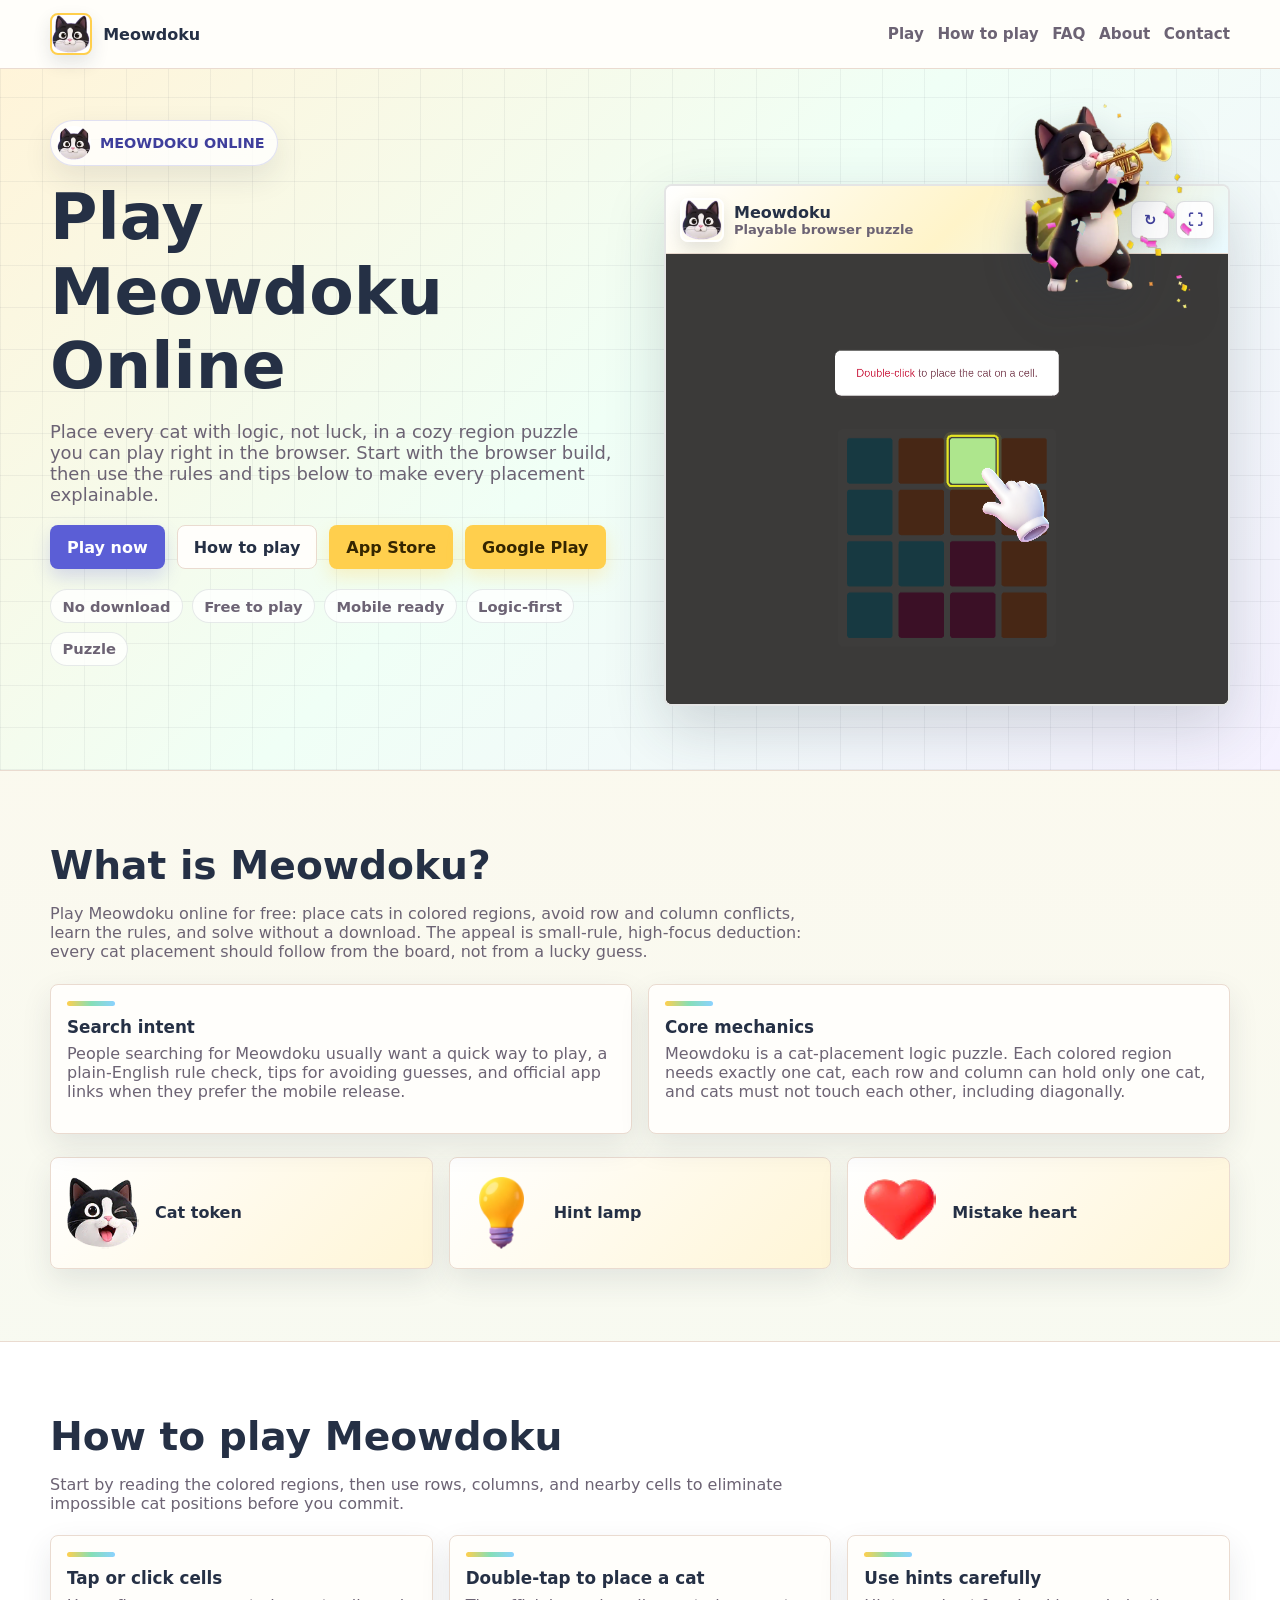
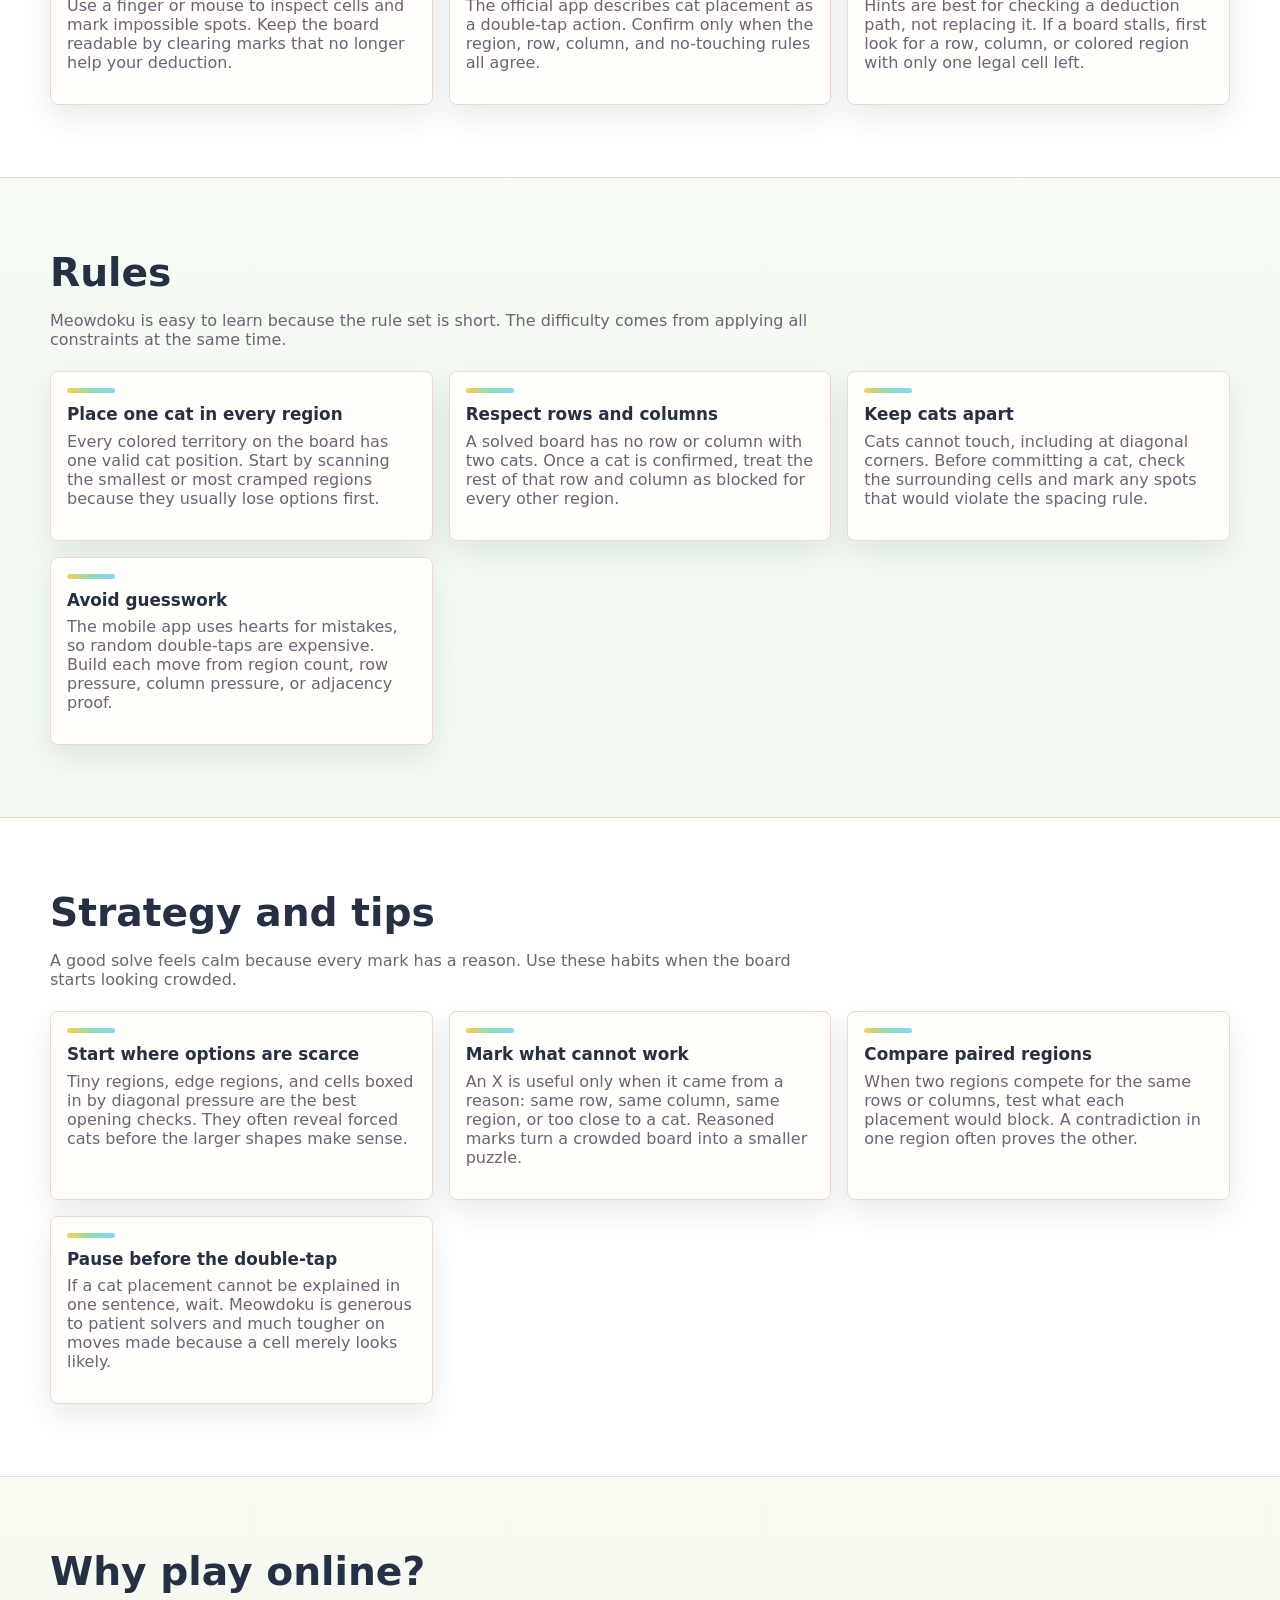
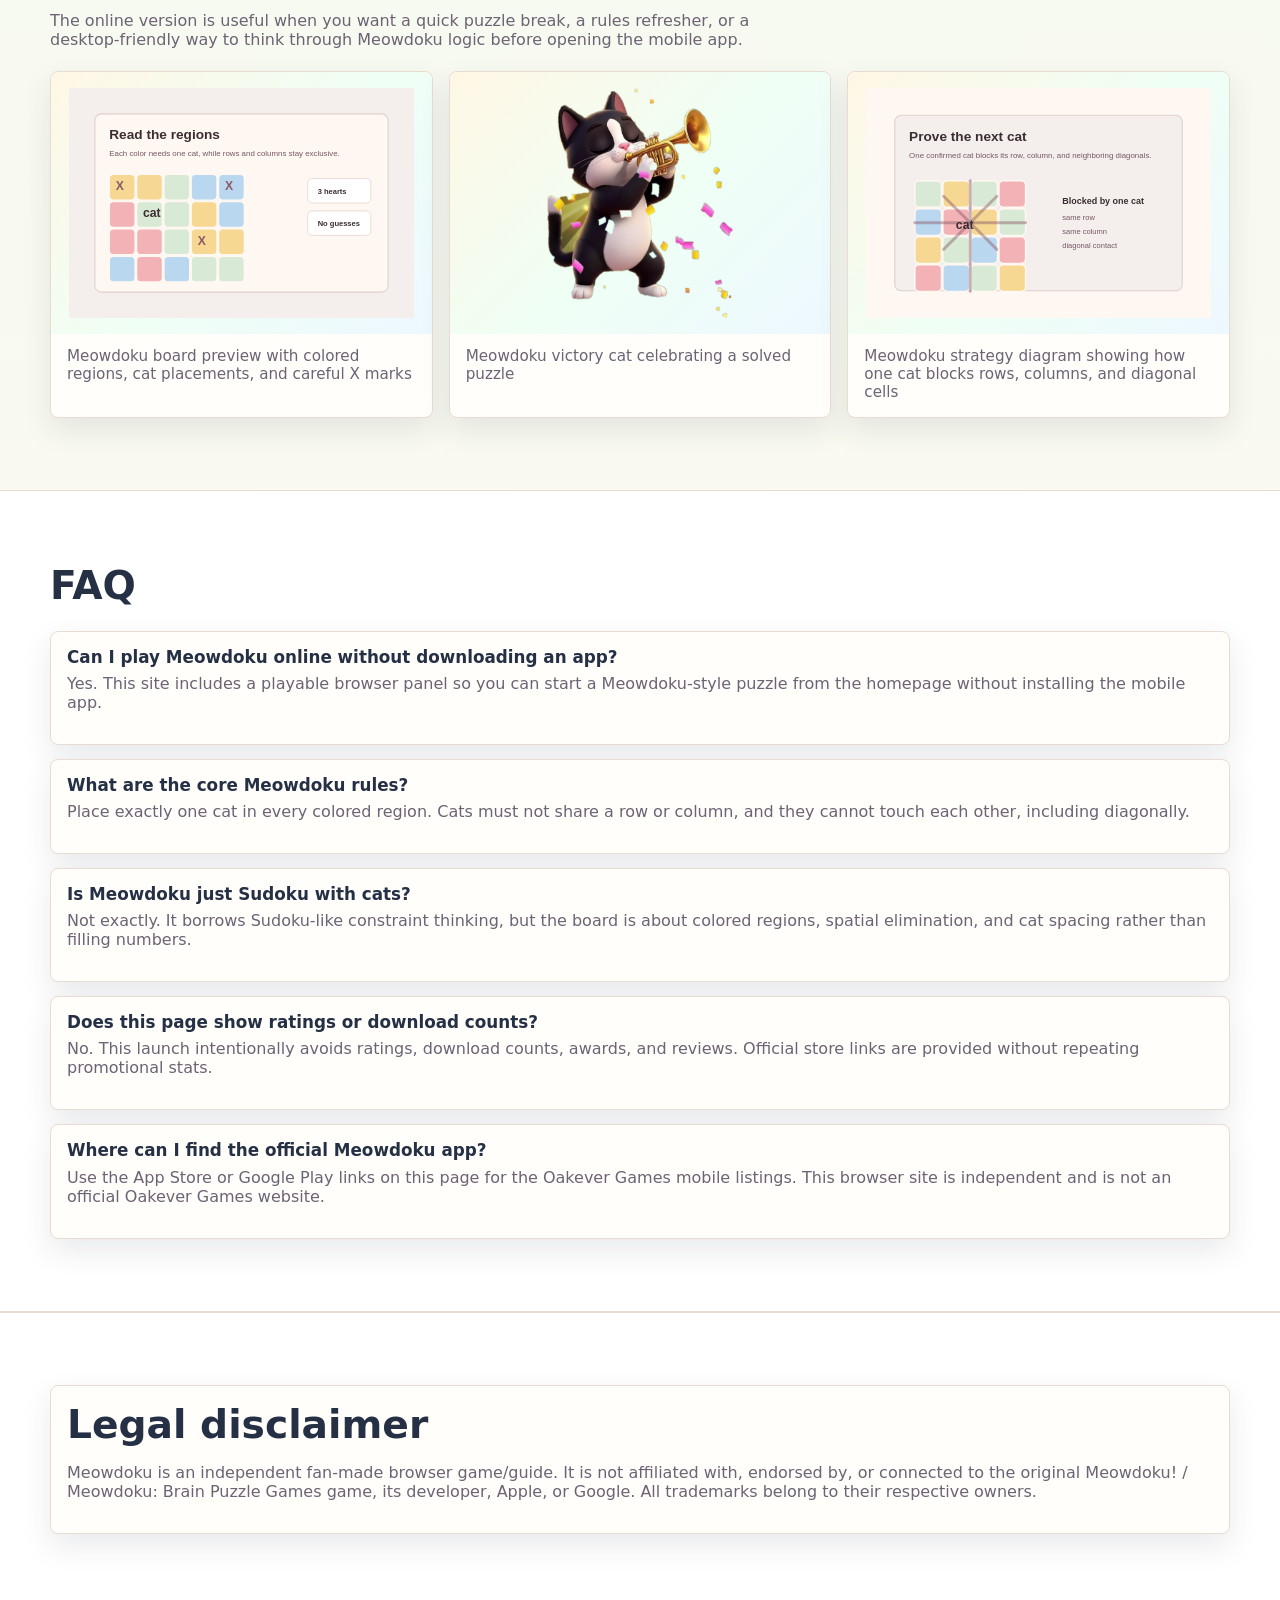
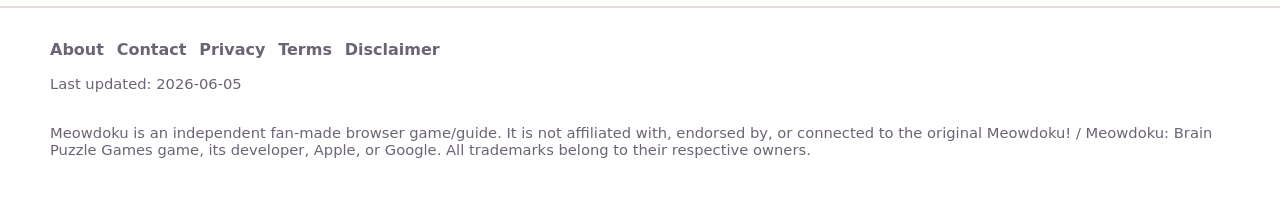
==== commit 9479388d: "revise path" ====
--- a/index.html
+++ b/index.html
@@ -33,21 +33,21 @@
     />
     <meta name="twitter:image" content="https://meowdoku.club/og-image.svg" />
     <meta name="theme-color" content="#5b5ed6" />
-    <link rel="icon" href="/game/assets/cat-face.png" type="image/png" />
-    <link rel="manifest" href="/manifest.webmanifest" />
+    <link rel="icon" href="game/assets/cat-face.png" type="image/png" />
+    <link rel="manifest" href="manifest.webmanifest" />
     <script type="application/ld+json">
       {"@context":"https://schema.org","@graph":[{"@type":"WebSite","name":"Meowdoku","url":"https://meowdoku.club/","description":"Play Meowdoku online for free: place cats in colored regions, avoid row and column conflicts, learn the rules, and solve without a download.","inLanguage":"en"},{"@type":"SoftwareApplication","name":"Meowdoku","applicationCategory":"GameApplication","operatingSystem":"Web","url":"https://meowdoku.club/","description":"Play Meowdoku online for free: place cats in colored regions, avoid row and column conflicts, learn the rules, and solve without a download.","offers":{"@type":"Offer","price":0,"priceCurrency":"USD"}},{"@type":"VideoGame","name":"Meowdoku","url":"https://meowdoku.club/","description":"Play Meowdoku online for free: place cats in colored regions, avoid row and column conflicts, learn the rules, and solve without a download.","genre":"Puzzle","gamePlatform":"Web browser","playMode":"SinglePlayer","applicationCategory":"GameApplication","image":"https://meowdoku.club/og-image.svg"}]}
     </script>
-    <link rel="stylesheet" href="/_astro/about.CWqdQsEX.css" />
+    <link rel="stylesheet" href="_astro/about.CWqdQsEX.css" />
   </head>
   <body>
     <a class="skip-link" href="#main">Skip to content</a>
     <header class="site-header">
       <div class="site-header__inner">
-        <a class="brand" href="/" aria-label="Meowdoku home">
+        <a class="brand" href="./" aria-label="Meowdoku home">
           <span class="brand__mark" aria-hidden="true">
             <img
-              src="/game/assets/cat-face.png"
+              src="game/assets/cat-face.png"
               alt=""
               width="256"
               height="256"
@@ -58,9 +58,9 @@
           <span>Meowdoku</span>
         </a>
         <nav class="site-nav" aria-label="Main navigation">
-          <a href="/#play">Play</a> <a href="/#how-to-play">How to play</a>
-          <a href="/#faq">FAQ</a> <a href="/about/">About</a>
-          <a href="/contact/">Contact</a>
+          <a href="#play">Play</a> <a href="#how-to-play">How to play</a>
+          <a href="#faq">FAQ</a> <a href="about/">About</a>
+          <a href="contact/">Contact</a>
         </nav>
       </div>
     </header>
@@ -79,7 +79,7 @@
           <div class="hero__copy">
             <p class="hero__badge">
               <img
-                src="/game/assets/cat-face.png"
+                src="game/assets/cat-face.png"
                 alt=""
                 width="256"
                 height="256"
@@ -126,7 +126,7 @@
                 <span class="cell cell--sun"></span>
                 <span class="cell cell--rose">
                   <img
-                    src="/game/assets/new/game/tool_cat_item.png"
+                    src="game/assets/new/game/tool_cat_item.png"
                     alt=""
                     width="108"
                     height="108"
@@ -151,7 +151,7 @@
           <div class="hero__stage">
             <img
               class="hero__mascot"
-              src="/game/assets/victory-cat.png"
+              src="game/assets/victory-cat.png"
               alt="Meowdoku victory cat mascot"
               width="520"
               height="640"
@@ -165,7 +165,7 @@
               <div class="game-panel__bar">
                 <span class="game-panel__title">
                   <img
-                    src="/game/assets/cat-face.png"
+                    src="game/assets/cat-face.png"
                     alt=""
                     width="256"
                     height="256"
@@ -201,7 +201,7 @@
               <iframe
                 id="game-frame"
                 class="game-frame"
-                src="/game/index.html?v=20260607-playable"
+                src="game/index.html?v=20260607-playable"
                 title="Play Meowdoku in the browser"
                 loading="eager"
                 referrerpolicy="same-origin"
@@ -261,7 +261,7 @@
           <div class="asset-rail" aria-label="Meowdoku game UI art">
             <figure class="asset-token">
               <img
-                src="/game/assets/new/game/tool_cat_item.png"
+                src="game/assets/new/game/tool_cat_item.png"
                 alt="Cat token"
                 width="108"
                 height="108"
@@ -272,7 +272,7 @@
             </figure>
             <figure class="asset-token">
               <img
-                src="/game/assets/new/game/icon_hint_lamp.png"
+                src="game/assets/new/game/icon_hint_lamp.png"
                 alt="Hint lamp"
                 width="200"
                 height="320"
@@ -283,7 +283,7 @@
             </figure>
             <figure class="asset-token">
               <img
-                src="/game/assets/new/game/heart_full.png"
+                src="game/assets/new/game/heart_full.png"
                 alt="Mistake heart"
                 width="56"
                 height="52"
@@ -432,7 +432,7 @@
           <div class="media-grid">
             <figure class="media-card">
               <img
-                src="/screenshots/game-board.svg"
+                src="screenshots/game-board.svg"
                 alt="Meowdoku board preview with colored regions, cat placements, and careful X marks"
                 width="960"
                 height="640"
@@ -446,7 +446,7 @@
             </figure>
             <figure class="media-card">
               <img
-                src="/game/assets/victory-cat.png"
+                src="game/assets/victory-cat.png"
                 alt="Meowdoku victory cat celebrating a solved puzzle"
                 width="520"
                 height="640"
@@ -459,7 +459,7 @@
             </figure>
             <figure class="media-card">
               <img
-                src="/screenshots/strategy-view.svg"
+                src="screenshots/strategy-view.svg"
                 alt="Meowdoku strategy diagram showing how one cat blocks rows, columns, and diagonal cells"
                 width="960"
                 height="640"
@@ -539,9 +539,9 @@
     <footer class="site-footer">
       <div class="site-footer__inner">
         <nav class="footer-links" aria-label="Footer navigation">
-          <a href="/about/">About</a> <a href="/contact/">Contact</a>
-          <a href="/privacy/">Privacy</a> <a href="/terms/">Terms</a>
-          <a href="/disclaimer/">Disclaimer</a>
+          <a href="about/">About</a> <a href="contact/">Contact</a>
+          <a href="privacy/">Privacy</a> <a href="terms/">Terms</a>
+          <a href="disclaimer/">Disclaimer</a>
         </nav>
         <p class="footer-meta">Last updated: 2026-06-05</p>
         <p class="footer-meta">
@@ -555,7 +555,7 @@
     <script>
       if ("serviceWorker" in navigator) {
         window.addEventListener("load", () => {
-          navigator.serviceWorker.register("/sw.js").catch(() => undefined);
+          navigator.serviceWorker.register("sw.js").catch(() => undefined);
         });
       }
     </script>
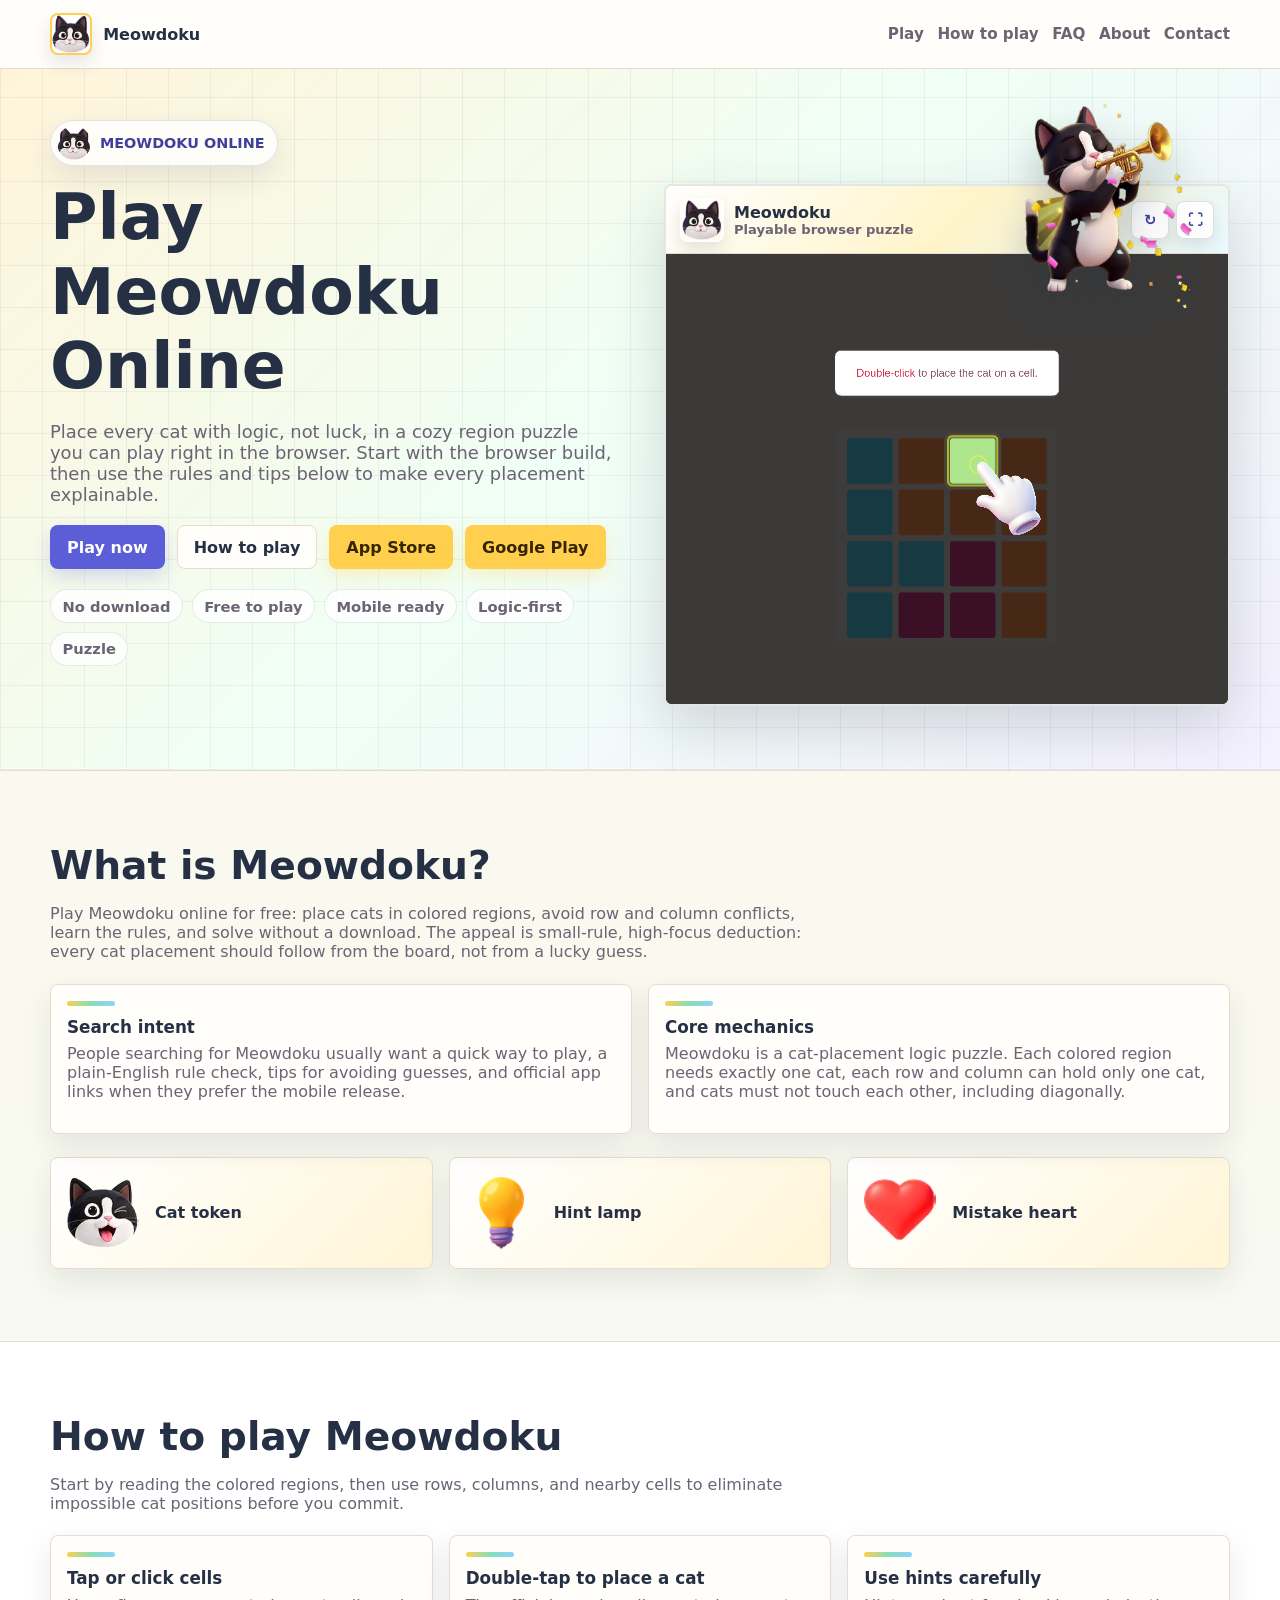
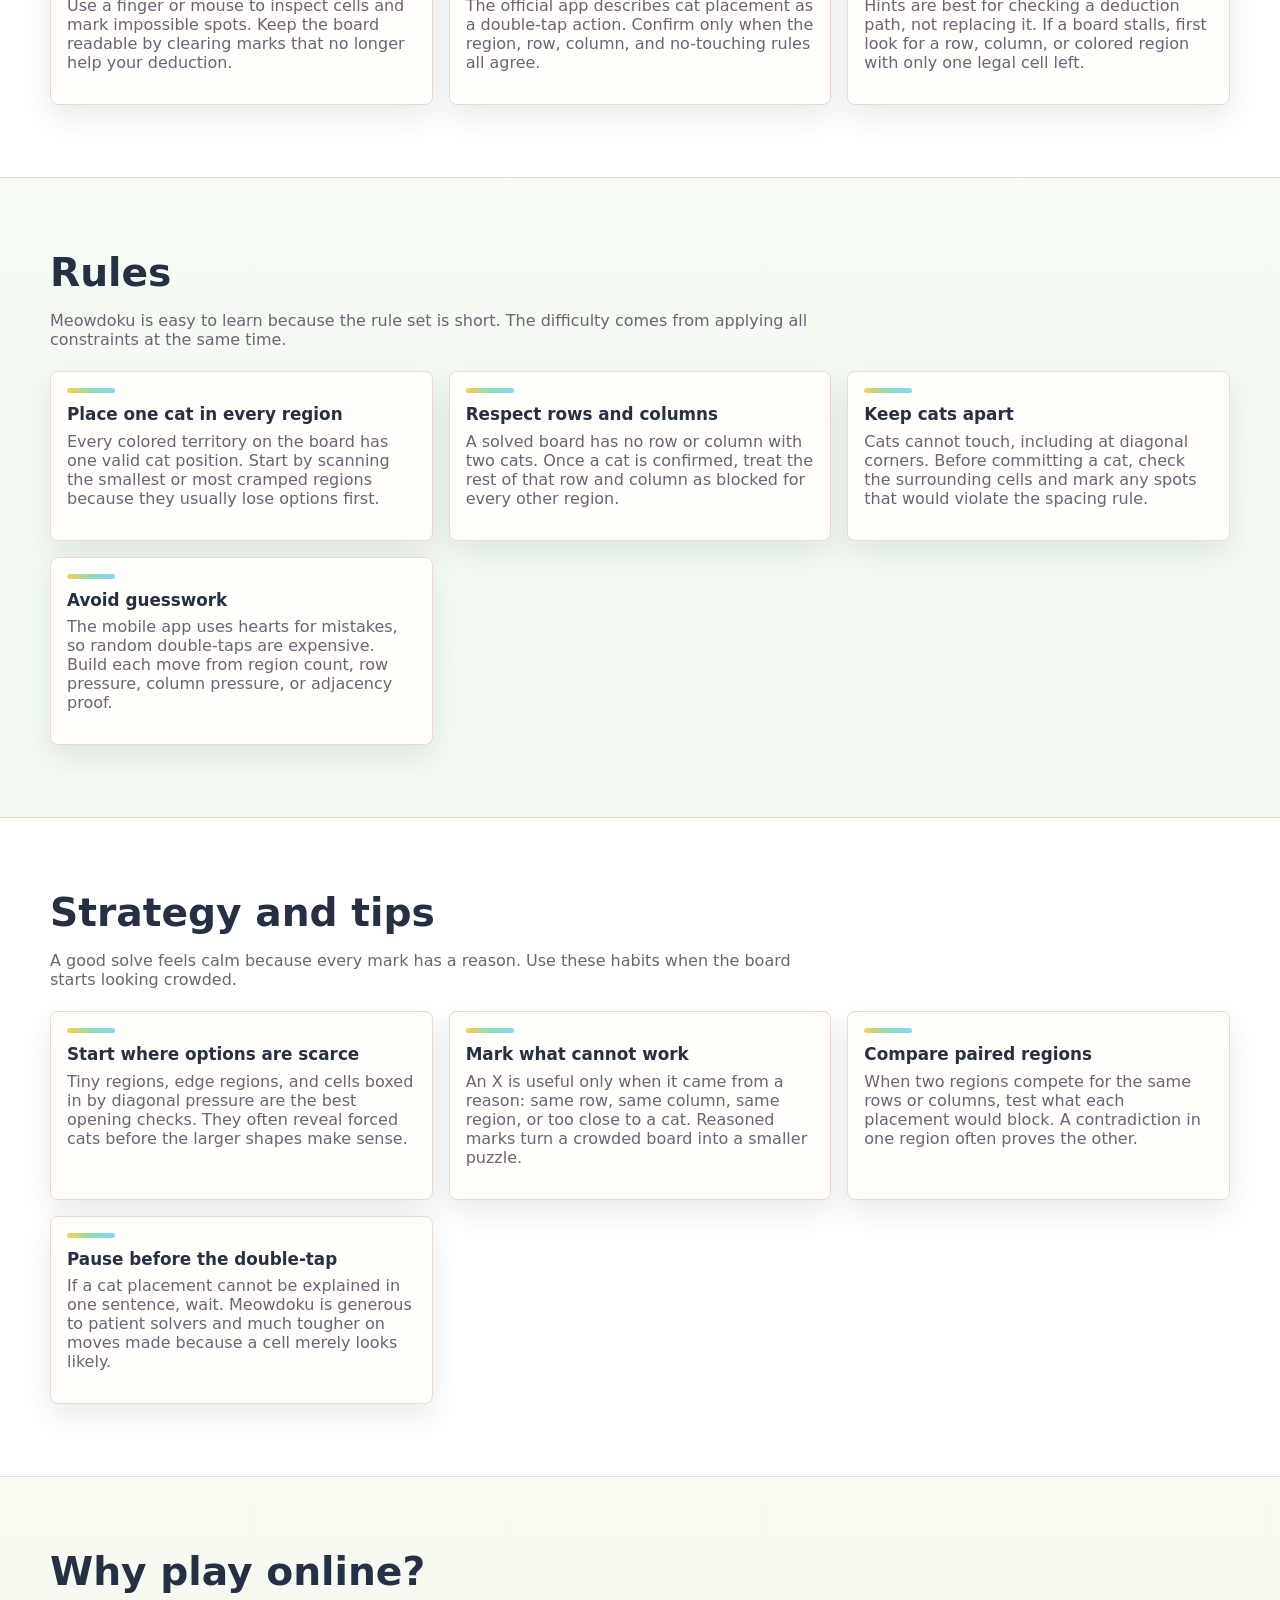
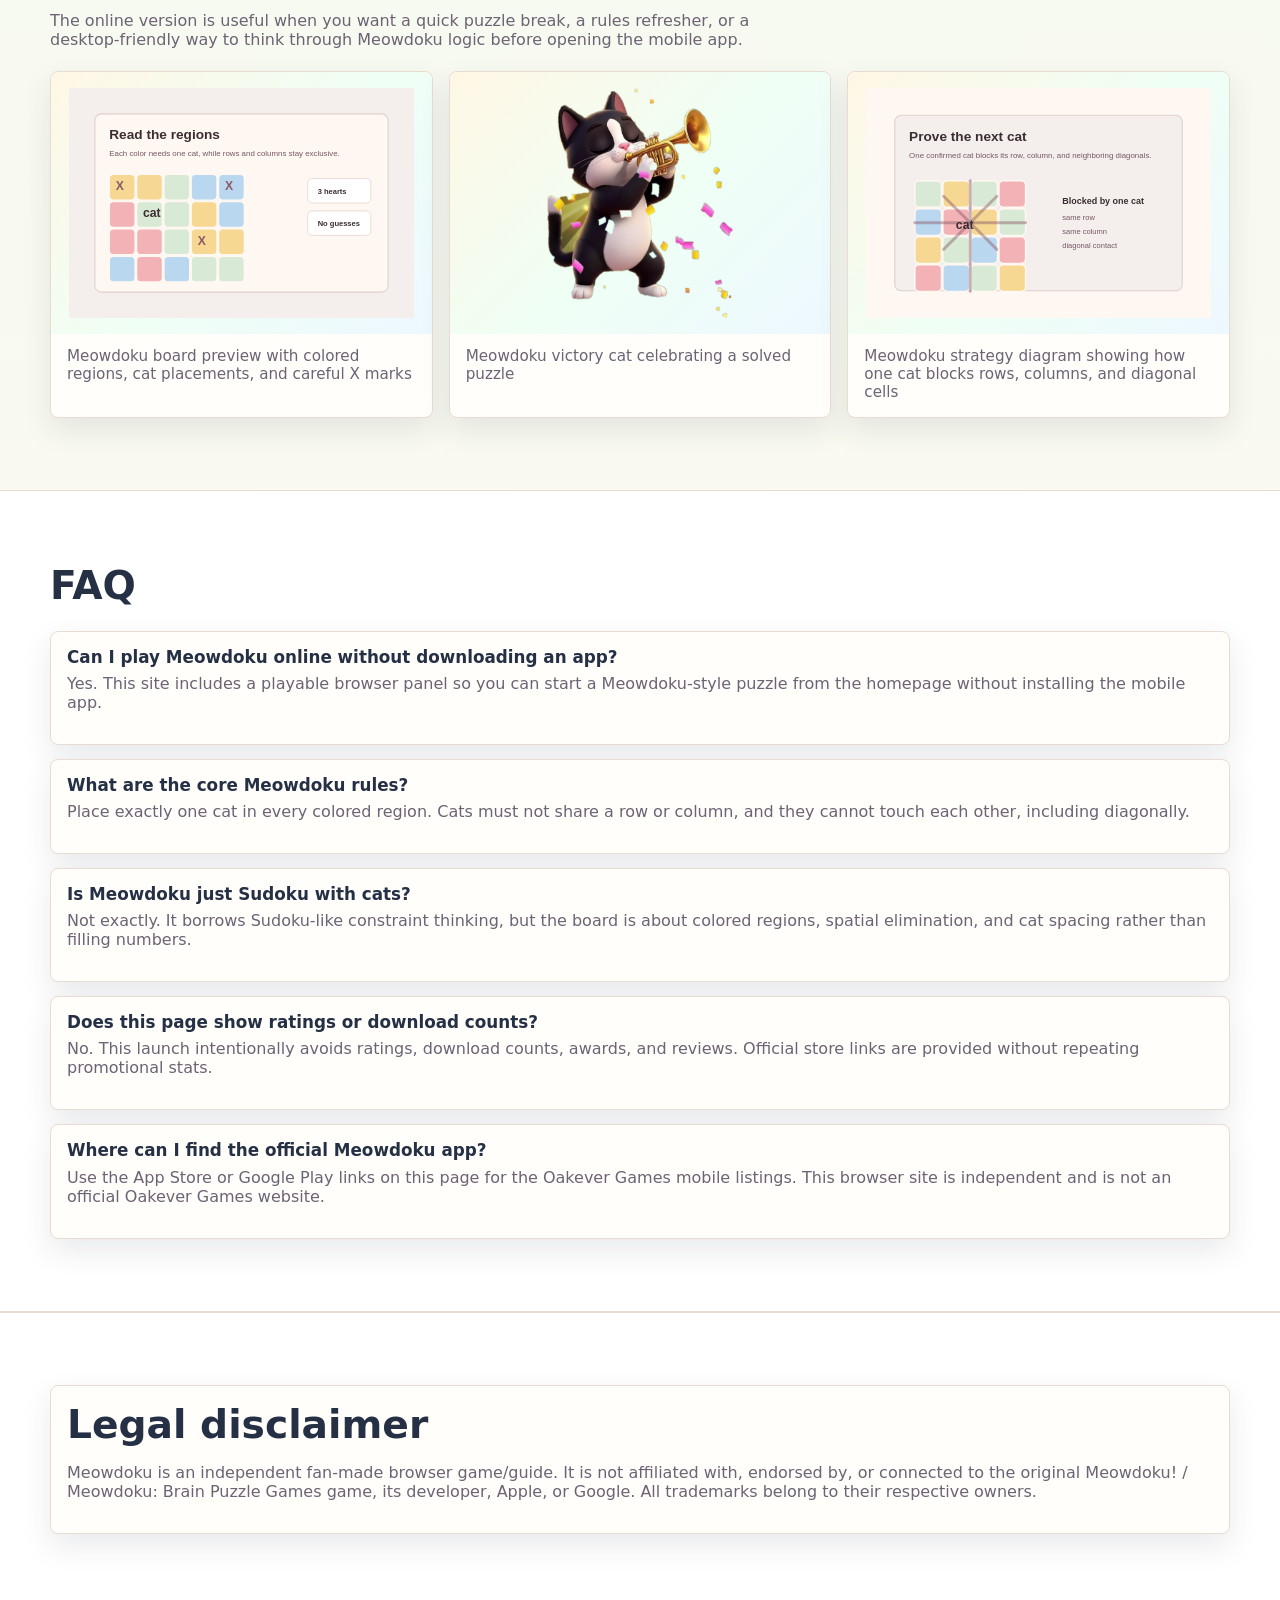
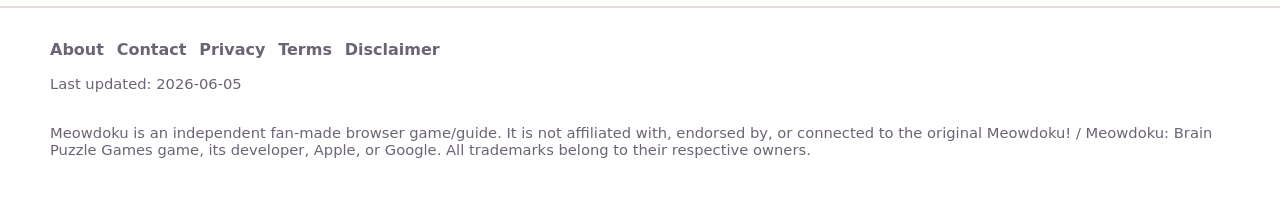
==== commit 1b1cc49a: "revise" ====
--- a/index.html
+++ b/index.html
@@ -38,7 +38,7 @@
     <script type="application/ld+json">
       {"@context":"https://schema.org","@graph":[{"@type":"WebSite","name":"Meowdoku","url":"https://meowdoku.club/","description":"Play Meowdoku online for free: place cats in colored regions, avoid row and column conflicts, learn the rules, and solve without a download.","inLanguage":"en"},{"@type":"SoftwareApplication","name":"Meowdoku","applicationCategory":"GameApplication","operatingSystem":"Web","url":"https://meowdoku.club/","description":"Play Meowdoku online for free: place cats in colored regions, avoid row and column conflicts, learn the rules, and solve without a download.","offers":{"@type":"Offer","price":0,"priceCurrency":"USD"}},{"@type":"VideoGame","name":"Meowdoku","url":"https://meowdoku.club/","description":"Play Meowdoku online for free: place cats in colored regions, avoid row and column conflicts, learn the rules, and solve without a download.","genre":"Puzzle","gamePlatform":"Web browser","playMode":"SinglePlayer","applicationCategory":"GameApplication","image":"https://meowdoku.club/og-image.svg"}]}
     </script>
-    <link rel="stylesheet" href="_astro/about.CWqdQsEX.css" />
+    <link rel="stylesheet" href="assets/css/main.css" />
   </head>
   <body>
     <a class="skip-link" href="#main">Skip to content</a>
--- a/assets/css/main.css
+++ b/assets/css/main.css
@@ -0,0 +1,753 @@
+:root {
+  color-scheme: light;
+  --color-paper: #fff8ec;
+  --color-surface: #fffefb;
+  --color-ink: #253045;
+  --color-muted: #6c6374;
+  --color-line: #eadbd0;
+  --color-primary: #5b5ed6;
+  --color-primary-strong: #3f3f9c;
+  --color-accent: #ffcf4d;
+  --color-accent-soft: #fff2bd;
+  --color-mint: #86dfb6;
+  --color-sky: #8bd2ff;
+  --color-rose: #ff9aa2;
+  --color-danger: #d94f64;
+  --shadow-panel: 0 22px 60px rgb(38 48 69 / 18%);
+  --shadow-soft: 0 12px 30px rgb(38 48 69 / 10%);
+  --radius: 8px;
+  --container: 1180px;
+  font-family:
+    Inter,
+    ui-sans-serif,
+    system-ui,
+    -apple-system,
+    BlinkMacSystemFont,
+    Segoe UI,
+    sans-serif;
+}
+* {
+  box-sizing: border-box;
+}
+html {
+  scroll-behavior: smooth;
+}
+body {
+  margin: 0;
+  background: linear-gradient(180deg, #fff8ec, #f3fbf4 45%, #fff8ec);
+  color: var(--color-ink);
+  font-size: 16px;
+  line-height: 1.6;
+}
+body,
+button,
+input,
+textarea {
+  font: inherit;
+}
+a {
+  color: var(--color-primary);
+  text-underline-offset: 0.18em;
+}
+a:hover {
+  color: var(--color-primary-strong);
+}
+img,
+svg,
+iframe {
+  max-width: 100%;
+}
+button,
+.button {
+  min-height: 44px;
+  border: 1px solid transparent;
+  border-radius: var(--radius);
+  cursor: pointer;
+  display: inline-flex;
+  align-items: center;
+  justify-content: center;
+  gap: 0.45rem;
+  padding: 0.68rem 1rem;
+  background: var(--color-primary);
+  color: #fff;
+  font-weight: 800;
+  text-decoration: none;
+  box-shadow: 0 8px 18px #5b5ed638;
+}
+button:hover,
+.button:hover {
+  background: var(--color-primary-strong);
+  color: #fff;
+}
+.button.secondary {
+  background: var(--color-surface);
+  color: var(--color-ink);
+  border-color: var(--color-line);
+  box-shadow: none;
+}
+.button.secondary:hover {
+  background: #f3fbff;
+  color: var(--color-ink);
+}
+.button.accent {
+  background: var(--color-accent);
+  color: #352600;
+  box-shadow: 0 8px 18px #ffcf4d47;
+}
+.button.accent:hover {
+  background: #f1b83b;
+  color: #352600;
+}
+:focus-visible {
+  outline: 3px solid var(--color-accent);
+  outline-offset: 3px;
+}
+.site-header {
+  position: sticky;
+  top: 0;
+  z-index: 20;
+  background: #fffefbeb;
+  border-bottom: 1px solid var(--color-line);
+  backdrop-filter: blur(14px);
+}
+.site-header__inner,
+.site-footer__inner,
+.container {
+  width: min(100% - 2rem, var(--container));
+  margin-inline: auto;
+}
+.site-header__inner {
+  display: flex;
+  align-items: center;
+  justify-content: space-between;
+  min-height: 68px;
+  gap: 1rem;
+}
+.brand {
+  display: inline-flex;
+  align-items: center;
+  gap: 0.7rem;
+  color: var(--color-ink);
+  text-decoration: none;
+  font-weight: 900;
+}
+.brand__mark {
+  width: 42px;
+  height: 42px;
+  border: 2px solid var(--color-accent);
+  border-radius: var(--radius);
+  display: grid;
+  place-items: center;
+  background: #fff;
+  color: var(--color-primary);
+  font-size: 0.9rem;
+  overflow: hidden;
+  box-shadow: 0 8px 18px #2630451f;
+}
+.brand__mark img {
+  width: 100%;
+  height: 100%;
+  object-fit: cover;
+}
+.site-nav {
+  display: flex;
+  align-items: center;
+  gap: 0.85rem;
+  flex-wrap: wrap;
+}
+.site-nav a {
+  color: var(--color-muted);
+  font-size: 0.95rem;
+  font-weight: 800;
+  text-decoration: none;
+}
+.site-nav a:hover {
+  color: var(--color-primary-strong);
+}
+main {
+  min-height: 70vh;
+}
+.hero {
+  position: relative;
+  overflow: hidden;
+  padding: clamp(2.4rem, 4vw, 3.7rem) 0 clamp(2.5rem, 5vw, 4rem);
+  border-bottom: 1px solid var(--color-line);
+  background: linear-gradient(135deg, #fff4d9, #f0fff6 48%, #f5f1ff);
+}
+.hero:before {
+  content: "";
+  position: absolute;
+  inset: 0;
+  background-image:
+    repeating-linear-gradient(
+      0deg,
+      rgb(37 48 69 / 0.06) 0 1px,
+      transparent 1px 42px
+    ),
+    repeating-linear-gradient(
+      90deg,
+      rgb(37 48 69 / 0.06) 0 1px,
+      transparent 1px 42px
+    );
+  pointer-events: none;
+}
+.hero__grid {
+  position: relative;
+  z-index: 1;
+  display: grid;
+  grid-template-columns: repeat(2, minmax(0, 1fr));
+  gap: clamp(1.5rem, 4vw, 3rem);
+  align-items: start;
+}
+.hero__copy {
+  min-width: 0;
+}
+.hero__badge {
+  width: fit-content;
+  max-width: 100%;
+  margin: 0 0 0.85rem;
+  border: 1px solid rgb(91 94 214 / 18%);
+  border-radius: 999px;
+  display: inline-flex;
+  align-items: center;
+  gap: 0.55rem;
+  padding: 0.32rem 0.8rem 0.32rem 0.38rem;
+  background: #ffffffc7;
+  color: var(--color-primary-strong);
+  font-size: 0.9rem;
+  font-weight: 900;
+  text-transform: uppercase;
+  box-shadow: var(--shadow-soft);
+}
+.hero__badge img {
+  width: 34px;
+  height: 34px;
+  border-radius: 50%;
+  object-fit: cover;
+  background: #fff;
+}
+.eyebrow {
+  margin: 0 0 0.7rem;
+  color: var(--color-primary-strong);
+  font-size: 0.9rem;
+  font-weight: 800;
+  letter-spacing: 0;
+  text-transform: uppercase;
+}
+h1,
+h2,
+h3 {
+  line-height: 1.15;
+  letter-spacing: 0;
+  color: var(--color-ink);
+}
+h1 {
+  margin: 0;
+  max-width: 16ch;
+  font-size: clamp(2.35rem, 6vw, 4.05rem);
+}
+h2 {
+  margin: 0 0 1rem;
+  font-size: clamp(1.65rem, 3.2vw, 2.45rem);
+}
+h3 {
+  margin: 0 0 0.45rem;
+  font-size: 1.05rem;
+}
+p {
+  margin: 0 0 1rem;
+}
+.lead {
+  margin-top: 1.1rem;
+  max-width: 62ch;
+  color: var(--color-muted);
+  font-size: 1.12rem;
+}
+.hero__actions,
+.button-row {
+  display: flex;
+  flex-wrap: wrap;
+  gap: 0.75rem;
+  margin: 1.25rem 0;
+}
+.chips {
+  display: flex;
+  flex-wrap: wrap;
+  gap: 0.55rem;
+  padding: 0;
+  margin: 1.1rem 0 0;
+  list-style: none;
+}
+.chip {
+  border: 1px solid rgb(37 48 69 / 10%);
+  border-radius: 999px;
+  background: #ffffffc7;
+  color: var(--color-muted);
+  display: inline-flex;
+  align-items: center;
+  min-height: 34px;
+  padding: 0.3rem 0.72rem;
+  font-size: 0.92rem;
+  font-weight: 800;
+}
+.rule-preview {
+  width: min(100%, 500px);
+  margin-top: 1.2rem;
+  border: 1px solid rgb(37 48 69 / 12%);
+  border-radius: var(--radius);
+  display: none;
+  grid-template-columns: 150px minmax(0, 1fr);
+  gap: 1rem;
+  align-items: center;
+  padding: 0.85rem;
+  background: #ffffffd1;
+  box-shadow: var(--shadow-soft);
+}
+.rule-preview p {
+  margin: 0;
+  color: var(--color-muted);
+}
+.rule-preview strong {
+  display: block;
+  color: var(--color-ink);
+}
+.rule-preview__board {
+  display: grid;
+  grid-template-columns: repeat(4, 1fr);
+  gap: 4px;
+  aspect-ratio: 4 / 3;
+}
+.cell {
+  min-width: 0;
+  border: 2px solid #ffffff;
+  border-radius: 7px;
+  display: grid;
+  place-items: center;
+  color: var(--color-primary-strong);
+  font-weight: 900;
+}
+.cell img {
+  width: 88%;
+  height: 88%;
+  object-fit: contain;
+}
+.cell--mint {
+  background: var(--color-mint);
+}
+.cell--sun {
+  background: #ffe07a;
+}
+.cell--rose {
+  background: var(--color-rose);
+}
+.cell--sky {
+  background: var(--color-sky);
+}
+.mark {
+  color: #7b2f58;
+}
+.hero__stage {
+  position: relative;
+  min-width: 0;
+  padding-top: clamp(2.2rem, 5vw, 4rem);
+}
+.hero__mascot {
+  position: absolute;
+  z-index: 3;
+  top: 0;
+  right: clamp(1.1rem, 3vw, 2.4rem);
+  width: clamp(124px, 13vw, 168px);
+  height: auto;
+  transform: translateY(-8%);
+  filter: drop-shadow(0 18px 20px rgb(37 48 69 / 25%));
+  pointer-events: none;
+}
+.game-panel {
+  position: relative;
+  z-index: 1;
+  background: var(--color-surface);
+  border: 2px solid rgb(37 48 69 / 12%);
+  border-radius: var(--radius);
+  box-shadow: var(--shadow-panel);
+  overflow: clip;
+}
+.game-panel__bar {
+  min-height: 66px;
+  display: flex;
+  align-items: center;
+  justify-content: space-between;
+  gap: 1rem;
+  padding: 0.72rem 0.85rem;
+  border-bottom: 1px solid var(--color-line);
+  background: linear-gradient(135deg, #fff, #fff4c9 52%, #e9f9ff);
+  color: var(--color-muted);
+  font-size: 0.92rem;
+  font-weight: 800;
+}
+.game-panel__title {
+  display: inline-flex;
+  align-items: center;
+  min-width: 0;
+  gap: 0.65rem;
+}
+.game-panel__title img {
+  width: 44px;
+  height: 44px;
+  border: 2px solid #ffffff;
+  border-radius: var(--radius);
+  object-fit: cover;
+  flex: 0 0 auto;
+  box-shadow: 0 8px 16px #2530451f;
+}
+.game-panel__title strong,
+.game-panel__title small {
+  display: block;
+}
+.game-panel__title strong {
+  color: var(--color-ink);
+  font-size: 1rem;
+}
+.game-panel__title small {
+  color: var(--color-muted);
+  font-size: 0.82rem;
+}
+.game-panel__actions {
+  display: inline-flex;
+  align-items: center;
+  gap: 0.45rem;
+}
+.icon-button {
+  width: 38px;
+  min-height: 38px;
+  height: 38px;
+  padding: 0;
+  border-radius: var(--radius);
+  background: #fff;
+  color: var(--color-primary-strong);
+  border-color: #25304524;
+  box-shadow: 0 6px 14px #2530451a;
+}
+.icon-button:hover {
+  background: #f3fbff;
+  color: var(--color-primary-strong);
+}
+.game-frame {
+  display: block;
+  width: 100%;
+  height: clamp(360px, 50vh, 620px);
+  border: 0;
+  background: #fff8f2;
+}
+.section {
+  padding: clamp(2.5rem, 6vw, 4.5rem) 0;
+}
+.section.alt {
+  background: #fff;
+  border-block: 1px solid var(--color-line);
+}
+.section__intro {
+  max-width: 760px;
+  color: var(--color-muted);
+}
+.grid {
+  display: grid;
+  grid-template-columns: repeat(3, minmax(0, 1fr));
+  gap: 1rem;
+  margin-top: 1.4rem;
+}
+.two-grid {
+  display: grid;
+  grid-template-columns: repeat(2, minmax(0, 1fr));
+  gap: 1rem;
+  margin-top: 1.4rem;
+}
+.info-card,
+.faq-item,
+.related-card,
+.legal-note,
+.stat-strip {
+  border: 1px solid var(--color-line);
+  border-radius: var(--radius);
+  background: var(--color-surface);
+}
+.info-card,
+.faq-item,
+.related-card,
+.legal-note {
+  padding: 1rem;
+  box-shadow: var(--shadow-soft);
+}
+.info-card {
+  position: relative;
+  overflow: hidden;
+}
+.info-card:before {
+  content: "";
+  display: block;
+  width: 48px;
+  height: 5px;
+  border-radius: 999px;
+  margin-bottom: 0.75rem;
+  background: linear-gradient(
+    90deg,
+    var(--color-accent),
+    var(--color-mint),
+    var(--color-sky)
+  );
+}
+.info-card p,
+.faq-item p,
+.related-card p,
+.legal-note p {
+  color: var(--color-muted);
+}
+.asset-rail {
+  display: grid;
+  grid-template-columns: repeat(3, minmax(0, 1fr));
+  gap: 1rem;
+  margin-top: 1.4rem;
+}
+.asset-token {
+  margin: 0;
+  border: 1px solid var(--color-line);
+  border-radius: var(--radius);
+  display: flex;
+  align-items: center;
+  gap: 1rem;
+  min-height: 112px;
+  padding: 1rem;
+  background: linear-gradient(135deg, #fff, #fff5d6);
+  box-shadow: var(--shadow-soft);
+}
+.asset-token img {
+  width: 72px;
+  height: 72px;
+  object-fit: contain;
+  flex: 0 0 auto;
+}
+.asset-token figcaption {
+  color: var(--color-ink);
+  font-weight: 900;
+}
+.stat-strip {
+  display: flex;
+  flex-wrap: wrap;
+  gap: 1rem;
+  padding: 0.85rem 1rem;
+  margin-top: 1.2rem;
+}
+.stat-strip span {
+  font-weight: 800;
+}
+.media-grid {
+  display: grid;
+  grid-template-columns: repeat(3, minmax(0, 1fr));
+  gap: 1rem;
+  margin-top: 1.4rem;
+}
+.media-card {
+  margin: 0;
+  border: 1px solid var(--color-line);
+  border-radius: var(--radius);
+  background: var(--color-surface);
+  overflow: clip;
+  box-shadow: var(--shadow-soft);
+}
+.media-card img {
+  display: block;
+  width: 100%;
+  height: auto;
+  aspect-ratio: 16 / 11;
+  object-fit: contain;
+  padding: 1rem;
+  background: linear-gradient(135deg, #fff7e5, #effff5 54%, #edf8ff);
+}
+.media-card figcaption {
+  min-height: 76px;
+  padding: 0.85rem 1rem 1rem;
+  color: var(--color-muted);
+  font-size: 0.95rem;
+}
+.faq-list {
+  display: grid;
+  gap: 0.85rem;
+  margin-top: 1.4rem;
+}
+.breadcrumb {
+  display: flex;
+  flex-wrap: wrap;
+  gap: 0.45rem;
+  margin: 1rem 0 0;
+  color: var(--color-muted);
+  font-size: 0.92rem;
+}
+.page-shell {
+  padding: clamp(2.6rem, 6vw, 4.5rem) 0;
+}
+.page-shell__content {
+  max-width: 820px;
+}
+.page-shell h1 {
+  max-width: 16ch;
+  margin-bottom: 1rem;
+}
+.content-block {
+  margin-top: 1.5rem;
+}
+.content-block ul {
+  padding-left: 1.25rem;
+}
+.level-board {
+  display: grid;
+  grid-template-columns: repeat(5, 1fr);
+  gap: 0.35rem;
+  width: min(100%, 360px);
+  aspect-ratio: 1;
+  padding: 0.65rem;
+  border: 1px solid var(--color-line);
+  border-radius: var(--radius);
+  background: var(--color-surface);
+}
+.level-cell {
+  border-radius: 6px;
+  background: #f2dfe2;
+  border: 1px solid #e1d0ca;
+}
+.level-cell.active {
+  background: var(--color-accent);
+  border-color: #dcaa42;
+}
+.site-footer {
+  border-top: 1px solid var(--color-line);
+  background: #fff;
+  padding: 2rem 0;
+}
+.site-footer__inner {
+  display: grid;
+  gap: 1rem;
+}
+.footer-links {
+  display: flex;
+  flex-wrap: wrap;
+  gap: 0.8rem;
+}
+.footer-links a {
+  color: var(--color-muted);
+  font-weight: 800;
+  text-decoration: none;
+}
+.footer-links a:hover {
+  color: var(--color-primary-strong);
+}
+.footer-meta {
+  color: var(--color-muted);
+  font-size: 0.92rem;
+}
+.skip-link {
+  position: absolute;
+  left: 1rem;
+  top: 0.7rem;
+  z-index: 100;
+  transform: translateY(-150%);
+  background: var(--color-primary);
+  color: #fff;
+  padding: 0.55rem 0.75rem;
+  border-radius: var(--radius);
+  font-weight: 800;
+}
+.skip-link:focus {
+  transform: translateY(0);
+}
+@media (max-width: 940px) {
+  .hero__grid {
+    grid-template-columns: 1fr;
+  }
+  .rule-preview {
+    display: grid;
+  }
+  .hero__stage {
+    padding-top: 3.5rem;
+  }
+  .hero__mascot {
+    width: 150px;
+    right: 1rem;
+    transform: translateY(-44%);
+  }
+}
+@media (max-width: 840px) {
+  .site-header__inner {
+    align-items: flex-start;
+    flex-direction: column;
+    padding: 0.85rem 0;
+  }
+  .hero {
+    padding-top: 1.4rem;
+  }
+  .grid,
+  .two-grid,
+  .asset-rail,
+  .media-grid {
+    grid-template-columns: 1fr;
+  }
+  h1 {
+    max-width: 12ch;
+  }
+  .game-frame {
+    height: min(72vh, 560px);
+  }
+}
+@media (max-width: 560px) {
+  .site-header__inner,
+  .site-footer__inner,
+  .container {
+    width: min(100% - 1rem, var(--container));
+  }
+  .site-nav {
+    gap: 0.6rem;
+  }
+  .hero__badge {
+    text-transform: none;
+  }
+  .hero__actions .button,
+  .button-row .button {
+    width: 100%;
+  }
+  .rule-preview {
+    grid-template-columns: 1fr;
+  }
+  .rule-preview__board {
+    max-width: 210px;
+  }
+  .hero__stage {
+    padding-top: 6.5rem;
+  }
+  .hero__mascot {
+    left: 50%;
+    right: auto;
+    width: 138px;
+    transform: translate(-50%, -28%);
+  }
+  .game-panel__bar {
+    align-items: flex-start;
+    flex-direction: column;
+  }
+  .game-panel__actions {
+    width: 100%;
+  }
+  .icon-button {
+    flex: 1;
+  }
+  .asset-token {
+    min-height: 98px;
+  }
+}
+@media (prefers-reduced-motion: reduce) {
+  *,
+  *:before,
+  *:after {
+    animation-duration: 0.01ms !important;
+    animation-iteration-count: 1 !important;
+    scroll-behavior: auto !important;
+    transition-duration: 0.01ms !important;
+  }
+}
